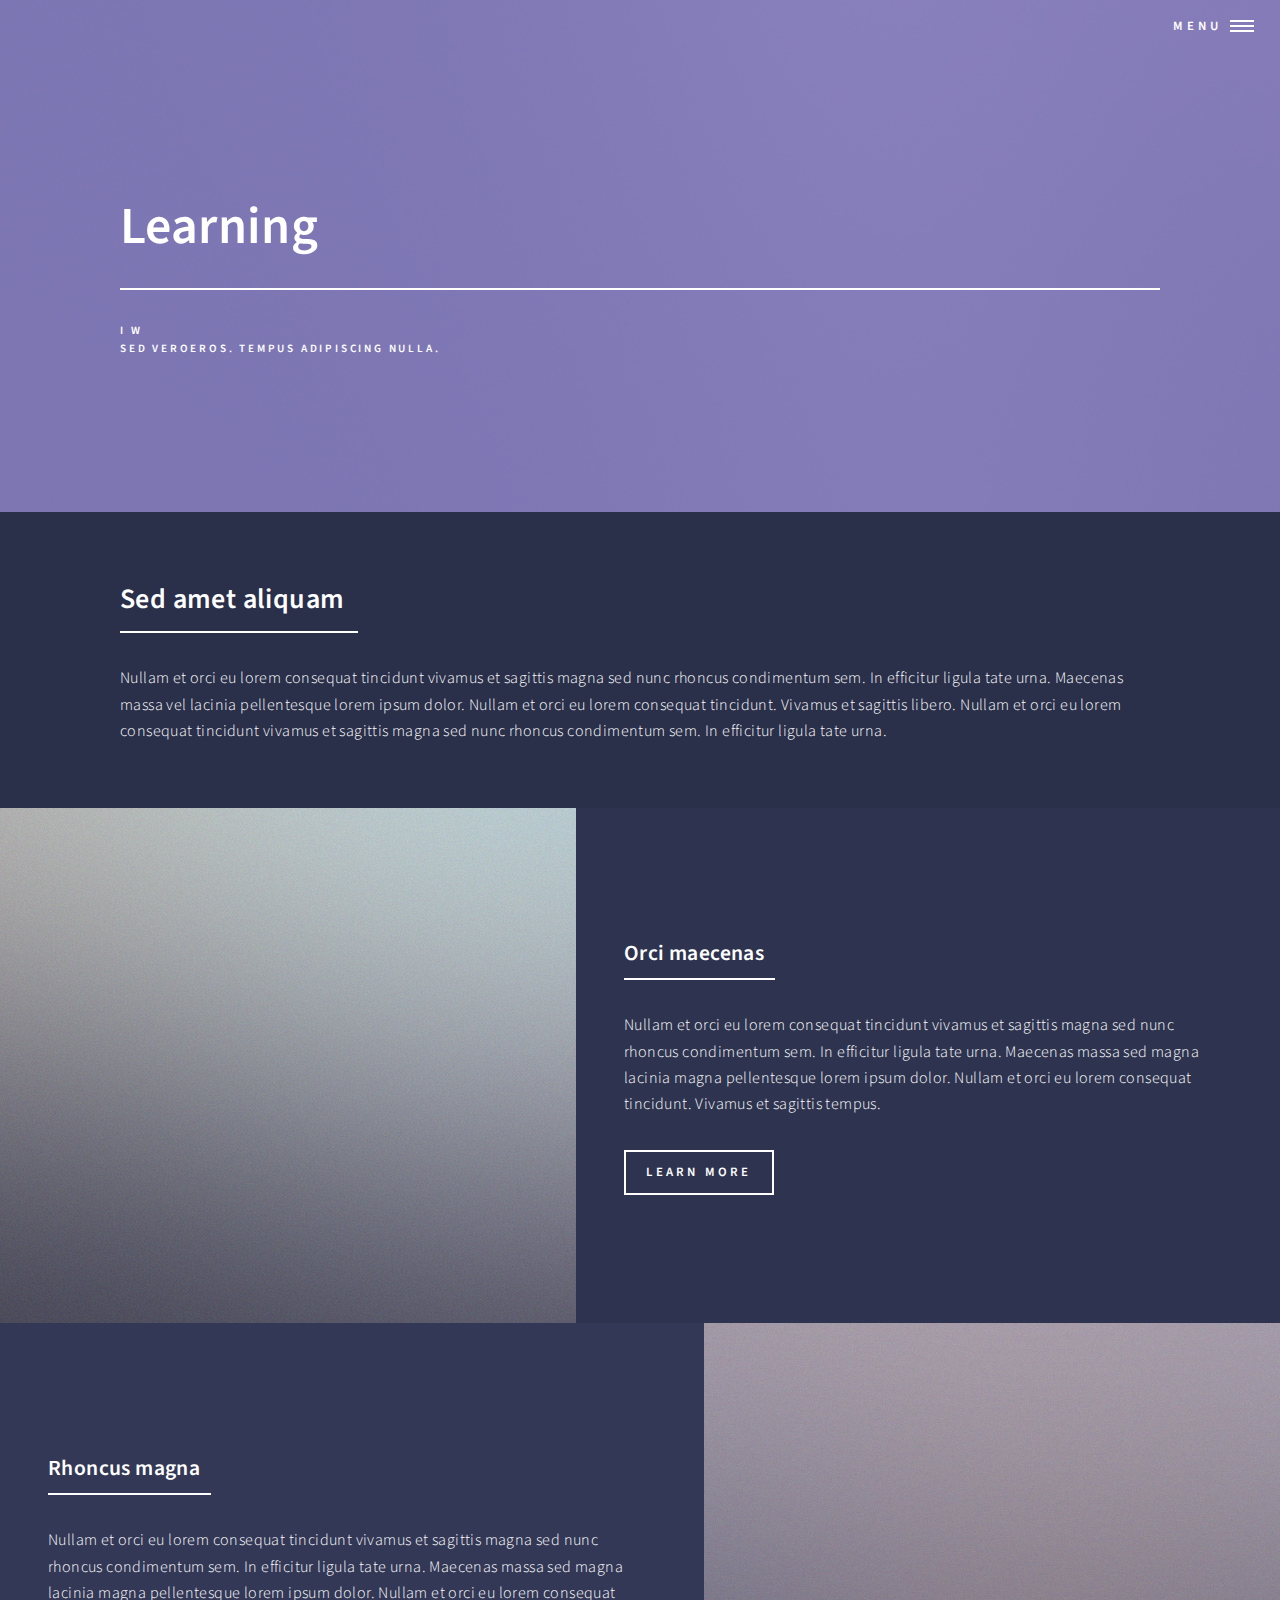
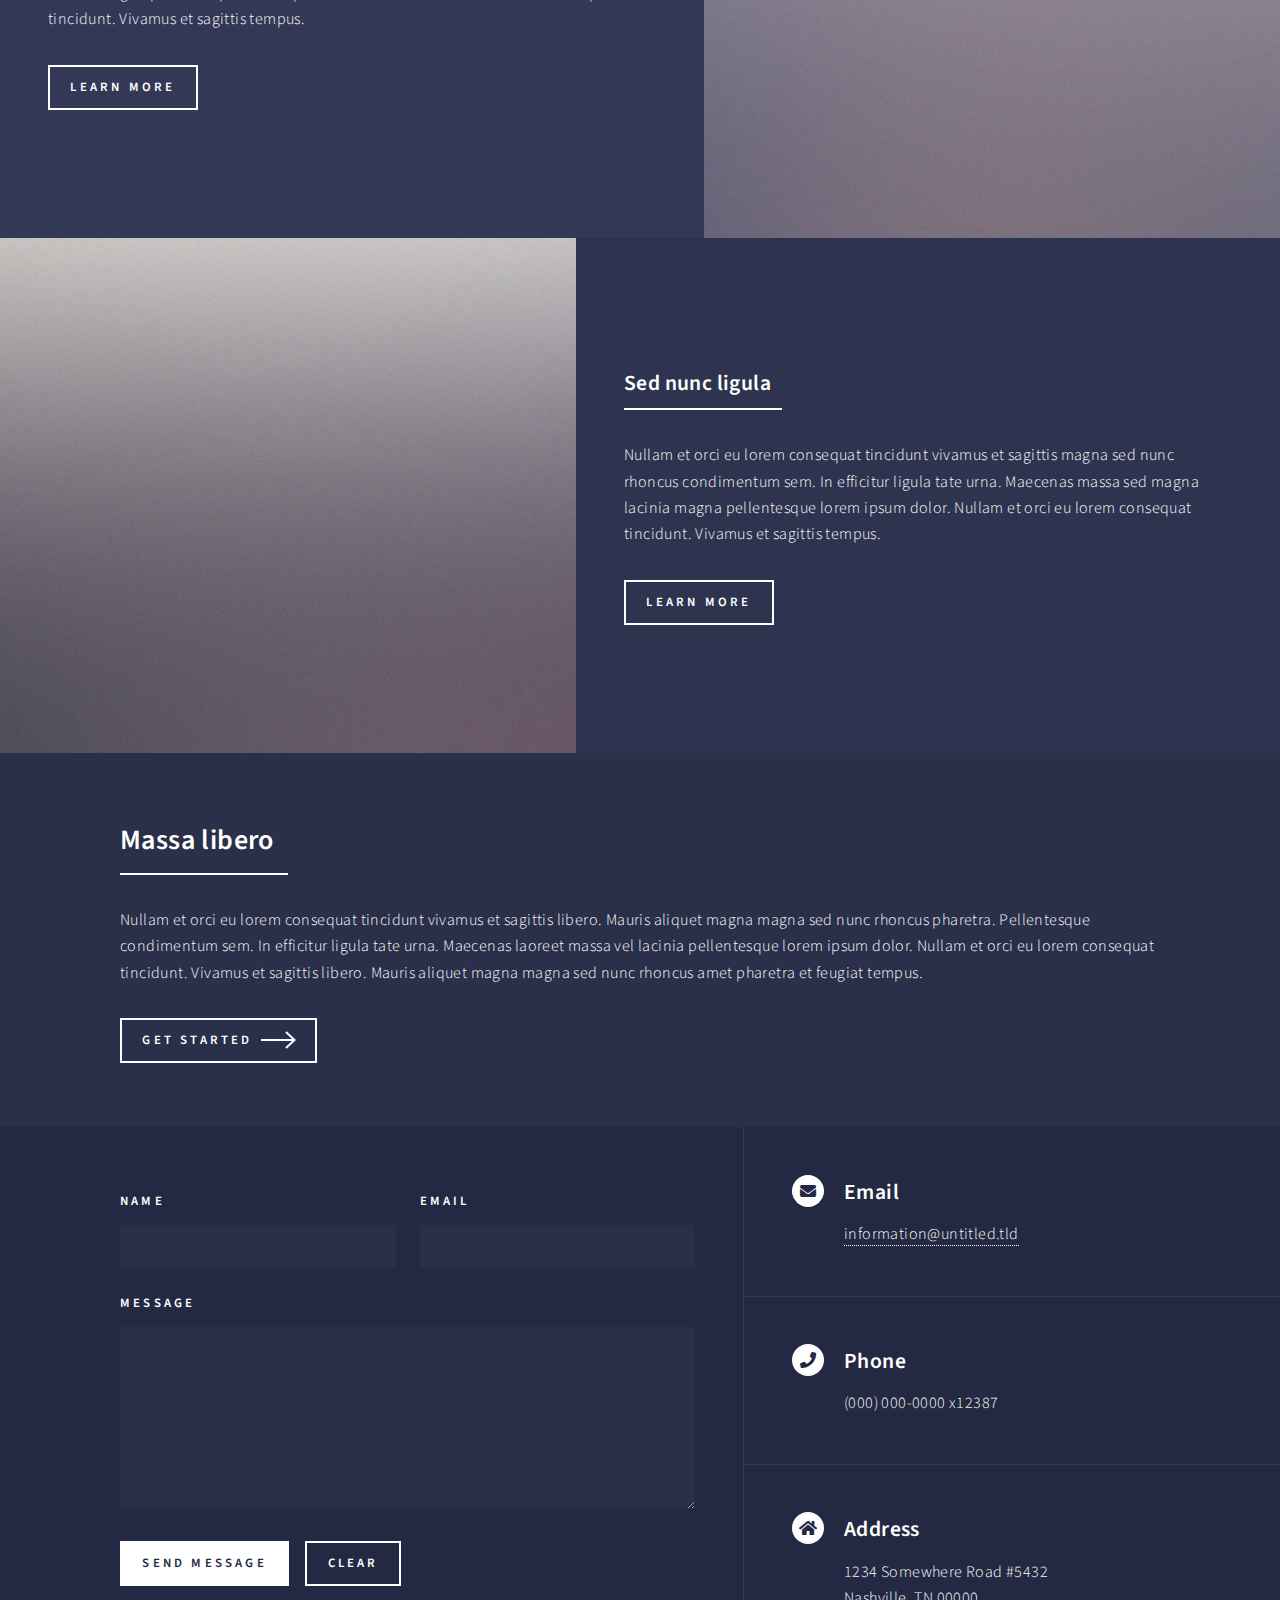
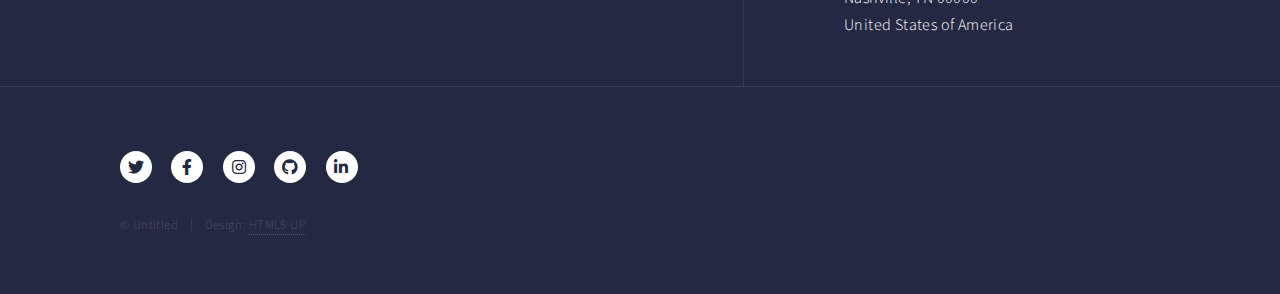
==== books.html @ 73b07d21 "first commit" ====
<!DOCTYPE HTML>

<html>
	<head>
		<title>Learning</title>
		<meta charset="utf-8" />
		<meta name="viewport" content="width=device-width, initial-scale=1, user-scalable=no" />
		<link rel="stylesheet" href="assets/css/main.css" />
		<noscript><link rel="stylesheet" href="assets/css/noscript.css" /></noscript>
	</head>
	<body class="is-preload">

		<!-- Wrapper -->
			<div id="wrapper">

				<!-- Header -->
				<!-- Note: The "styleN" class below should match that of the banner element. -->
					<header id="header" class="alt style2">
						<nav>
							<a href="#menu">Menu</a>
						</nav>
					</header>

				<!-- Menu -->
					<nav id="menu">
						<ul class="links">
							<li><a href="index.html">Home</a></li>
							<li><a href="landing.html">Landing</a></li>
							<li><a href="generic.html">Generic</a></li>
							<li><a href="elements.html">Elements</a></li>

							<li><a href="landing.html">Landing</a></li>
							<li><a href="generic.html">Generic</a></li>
							<li><a href="elements.html">Elements</a></li>
						</ul>
						<ul class="actions stacked">
							<li><a href="#" class="button primary fit">Get Started</a></li>
							<li><a href="#" class="button fit">Log In</a></li>
						</ul>
					</nav>

				<!-- Banner -->
				<!-- Note: The "styleN" class below should match that of the header element. -->
					<section id="banner" class="style2">
						<div class="inner">
							<span class="image">
								<img src="images/pic07.jpg" alt="" />
							</span>
							<header class="major">
								<h1>Learning</h1>
							</header>
							<div class="content">
								<p>I w<br />
								sed veroeros. tempus adipiscing nulla.</p>
							</div>
						</div>
					</section>

				<!-- Main -->
					<div id="main">

						<!-- One -->
							<section id="one">
								<div class="inner">
									<header class="major">
										<h2>Sed amet aliquam</h2>
									</header>
									<p>Nullam et orci eu lorem consequat tincidunt vivamus et sagittis magna sed nunc rhoncus condimentum sem. In efficitur ligula tate urna. Maecenas massa vel lacinia pellentesque lorem ipsum dolor. Nullam et orci eu lorem consequat tincidunt. Vivamus et sagittis libero. Nullam et orci eu lorem consequat tincidunt vivamus et sagittis magna sed nunc rhoncus condimentum sem. In efficitur ligula tate urna.</p>
								</div>
							</section>

						<!-- Two -->
							<section id="two" class="spotlights">
								<section>
									<a href="generic.html" class="image">
										<img src="images/pic08.jpg" alt="" data-position="center center" />
									</a>
									<div class="content">
										<div class="inner">
											<header class="major">
												<h3>Orci maecenas</h3>
											</header>
											<p>Nullam et orci eu lorem consequat tincidunt vivamus et sagittis magna sed nunc rhoncus condimentum sem. In efficitur ligula tate urna. Maecenas massa sed magna lacinia magna pellentesque lorem ipsum dolor. Nullam et orci eu lorem consequat tincidunt. Vivamus et sagittis tempus.</p>
											<ul class="actions">
												<li><a href="generic.html" class="button">Learn more</a></li>
											</ul>
										</div>
									</div>
								</section>
								<section>
									<a href="generic.html" class="image">
										<img src="images/pic09.jpg" alt="" data-position="top center" />
									</a>
									<div class="content">
										<div class="inner">
											<header class="major">
												<h3>Rhoncus magna</h3>
											</header>
											<p>Nullam et orci eu lorem consequat tincidunt vivamus et sagittis magna sed nunc rhoncus condimentum sem. In efficitur ligula tate urna. Maecenas massa sed magna lacinia magna pellentesque lorem ipsum dolor. Nullam et orci eu lorem consequat tincidunt. Vivamus et sagittis tempus.</p>
											<ul class="actions">
												<li><a href="generic.html" class="button">Learn more</a></li>
											</ul>
										</div>
									</div>
								</section>
								<section>
									<a href="generic.html" class="image">
										<img src="images/pic10.jpg" alt="" data-position="25% 25%" />
									</a>
									<div class="content">
										<div class="inner">
											<header class="major">
												<h3>Sed nunc ligula</h3>
											</header>
											<p>Nullam et orci eu lorem consequat tincidunt vivamus et sagittis magna sed nunc rhoncus condimentum sem. In efficitur ligula tate urna. Maecenas massa sed magna lacinia magna pellentesque lorem ipsum dolor. Nullam et orci eu lorem consequat tincidunt. Vivamus et sagittis tempus.</p>
											<ul class="actions">
												<li><a href="generic.html" class="button">Learn more</a></li>
											</ul>
										</div>
									</div>
								</section>
							</section>

						<!-- Three -->
							<section id="three">
								<div class="inner">
									<header class="major">
										<h2>Massa libero</h2>
									</header>
									<p>Nullam et orci eu lorem consequat tincidunt vivamus et sagittis libero. Mauris aliquet magna magna sed nunc rhoncus pharetra. Pellentesque condimentum sem. In efficitur ligula tate urna. Maecenas laoreet massa vel lacinia pellentesque lorem ipsum dolor. Nullam et orci eu lorem consequat tincidunt. Vivamus et sagittis libero. Mauris aliquet magna magna sed nunc rhoncus amet pharetra et feugiat tempus.</p>
									<ul class="actions">
										<li><a href="generic.html" class="button next">Get Started</a></li>
									</ul>
								</div>
							</section>

					</div>

				<!-- Contact -->
					<section id="contact">
						<div class="inner">
							<section>
								<form method="post" action="#">
									<div class="fields">
										<div class="field half">
											<label for="name">Name</label>
											<input type="text" name="name" id="name" />
										</div>
										<div class="field half">
											<label for="email">Email</label>
											<input type="text" name="email" id="email" />
										</div>
										<div class="field">
											<label for="message">Message</label>
											<textarea name="message" id="message" rows="6"></textarea>
										</div>
									</div>
									<ul class="actions">
										<li><input type="submit" value="Send Message" class="primary" /></li>
										<li><input type="reset" value="Clear" /></li>
									</ul>
								</form>
							</section>
							<section class="split">
								<section>
									<div class="contact-method">
										<span class="icon solid alt fa-envelope"></span>
										<h3>Email</h3>
										<a href="#">information@untitled.tld</a>
									</div>
								</section>
								<section>
									<div class="contact-method">
										<span class="icon solid alt fa-phone"></span>
										<h3>Phone</h3>
										<span>(000) 000-0000 x12387</span>
									</div>
								</section>
								<section>
									<div class="contact-method">
										<span class="icon solid alt fa-home"></span>
										<h3>Address</h3>
										<span>1234 Somewhere Road #5432<br />
										Nashville, TN 00000<br />
										United States of America</span>
									</div>
								</section>
							</section>
						</div>
					</section>

				<!-- Footer -->
					<footer id="footer">
						<div class="inner">
							<ul class="icons">
								<li><a href="#" class="icon brands alt fa-twitter"><span class="label">Twitter</span></a></li>
								<li><a href="#" class="icon brands alt fa-facebook-f"><span class="label">Facebook</span></a></li>
								<li><a href="#" class="icon brands alt fa-instagram"><span class="label">Instagram</span></a></li>
								<li><a href="#" class="icon brands alt fa-github"><span class="label">GitHub</span></a></li>
								<li><a href="#" class="icon brands alt fa-linkedin-in"><span class="label">LinkedIn</span></a></li>
							</ul>
							<ul class="copyright">
								<li>&copy; Untitled</li><li>Design: <a href="https://html5up.net">HTML5 UP</a></li>
							</ul>
						</div>
					</footer>

			</div>

		<!-- Scripts -->
			<script src="assets/js/jquery.min.js"></script>
			<script src="assets/js/jquery.scrolly.min.js"></script>
			<script src="assets/js/jquery.scrollex.min.js"></script>
			<script src="assets/js/browser.min.js"></script>
			<script src="assets/js/breakpoints.min.js"></script>
			<script src="assets/js/util.js"></script>
			<script src="assets/js/main.js"></script>

	</body>
</html>
---- assets/css/main.css ----
@import url(fontawesome-all.min.css);
@import url("https://fonts.googleapis.com/css?family=Source+Sans+Pro:300,300italic,600,600italic");

/*
	Forty by HTML5 UP
	html5up.net | @ajlkn
	Free for personal and commercial use under the CCA 3.0 license (html5up.net/license)
*/

html, body, div, span, applet, object,
iframe, h1, h2, h3, h4, h5, h6, p, blockquote,
pre, a, abbr, acronym, address, big, cite,
code, del, dfn, em, img, ins, kbd, q, s, samp,
small, strike, strong, sub, sup, tt, var, b,
u, i, center, dl, dt, dd, ol, ul, li, fieldset,
form, label, legend, table, caption, tbody,
tfoot, thead, tr, th, td, article, aside,
canvas, details, embed, figure, figcaption,
footer, header, hgroup, menu, nav, output, ruby,
section, summary, time, mark, audio, video {
	margin: 0;
	padding: 0;
	border: 0;
	font-size: 100%;
	font: inherit;
	vertical-align: baseline;}

article, aside, details, figcaption, figure,
footer, header, hgroup, menu, nav, section {
	display: block;}

body {
	line-height: 1;
}

ol, ul {
	list-style: none;
}

blockquote, q {
	quotes: none;
}

	blockquote:before, blockquote:after, q:before, q:after {
		content: '';
		content: none;
	}

table {
	border-collapse: collapse;
	border-spacing: 0;
}

body {
	-webkit-text-size-adjust: none;
}

mark {
	background-color: transparent;
	color: inherit;
}

input::-moz-focus-inner {
	border: 0;
	padding: 0;
}

input, select, textarea {
	-moz-appearance: none;
	-webkit-appearance: none;
	-ms-appearance: none;
	appearance: none;
}

/* Basic */

	@-ms-viewport {
		width: device-width;
	}

	body {
		-ms-overflow-style: scrollbar;
	}

	@media screen and (max-width: 480px) {

		html, body {
			min-width: 320px;
		}

	}

	html {
		box-sizing: border-box;
	}

	*, *:before, *:after {
		box-sizing: inherit;
	}

	body {
		background: #242943;
	}

		body.is-preload *, body.is-preload *:before, body.is-preload *:after {
			-moz-animation: none !important;
			-webkit-animation: none !important;
			-ms-animation: none !important;
			animation: none !important;
			-moz-transition: none !important;
			-webkit-transition: none !important;
			-ms-transition: none !important;
			transition: none !important;
		}

/* Type */

	body, input, select, textarea {
		color: #ffffff;
		font-family: "Source Sans Pro", Helvetica, sans-serif;
		font-size: 17pt;
		font-weight: 300;
		letter-spacing: 0.025em;
		line-height: 1.65;
	}

		@media screen and (max-width: 1680px) {

			body, input, select, textarea {
				font-size: 14pt;
			}

		}

		@media screen and (max-width: 1280px) {

			body, input, select, textarea {
				font-size: 12pt;
			}

		}

		@media screen and (max-width: 360px) {

			body, input, select, textarea {
				font-size: 11pt;
			}

		}

	a {
		-moz-transition: color 0.2s ease-in-out, border-bottom-color 0.2s ease-in-out;
		-webkit-transition: color 0.2s ease-in-out, border-bottom-color 0.2s ease-in-out;
		-ms-transition: color 0.2s ease-in-out, border-bottom-color 0.2s ease-in-out;
		transition: color 0.2s ease-in-out, border-bottom-color 0.2s ease-in-out;
		border-bottom: dotted 1px;
		color: inherit;
		text-decoration: none;
	}

		a:hover {
			border-bottom-color: transparent;
			color: #9bf1ff !important;
		}

		a:active {
			color: #53e3fb !important;
		}

	strong, b {
		color: #ffffff;
		font-weight: 600;
	}

	em, i {
		font-style: italic;
	}

	p {
		margin: 0 0 2em 0;
	}

	h1, h2, h3, h4, h5, h6 {
		color: #ffffff;
		font-weight: 600;
		line-height: 1.65;
		margin: 0 0 1em 0;
	}

		h1 a, h2 a, h3 a, h4 a, h5 a, h6 a {
			color: inherit;
			border-bottom: 0;
		}

	h1 {
		font-size: 2.5em;
	}

	h2 {
		font-size: 1.75em;
	}

	h3 {
		font-size: 1.35em;
	}

	h4 {
		font-size: 1.1em;
	}

	h5 {
		font-size: 0.9em;
	}

	h6 {
		font-size: 0.7em;
	}

	@media screen and (max-width: 736px) {

		h1 {
			font-size: 2em;
		}

		h2 {
			font-size: 1.5em;
		}

		h3 {
			font-size: 1.25em;
		}

	}

	sub {
		font-size: 0.8em;
		position: relative;
		top: 0.5em;
	}

	sup {
		font-size: 0.8em;
		position: relative;
		top: -0.5em;
	}

	blockquote {
		border-left: solid 4px rgba(212, 212, 255, 0.1);
		font-style: italic;
		margin: 0 0 2em 0;
		padding: 0.5em 0 0.5em 2em;
	}

	code {
		background: rgba(212, 212, 255, 0.035);
		font-family: "Courier New", monospace;
		font-size: 0.9em;
		margin: 0 0.25em;
		padding: 0.25em 0.65em;
	}

	pre {
		-webkit-overflow-scrolling: touch;
		font-family: "Courier New", monospace;
		font-size: 0.9em;
		margin: 0 0 2em 0;
	}

		pre code {
			display: block;
			line-height: 1.75;
			padding: 1em 1.5em;
			overflow-x: auto;
		}

	hr {
		border: 0;
		border-bottom: solid 1px rgba(212, 212, 255, 0.1);
		margin: 2em 0;
	}

		hr.major {
			margin: 3em 0;
		}

	.align-left {
		text-align: left;
	}

	.align-center {
		text-align: center;
	}

	.align-right {
		text-align: right;
	}

/* Row */

	.row {
		display: flex;
		flex-wrap: wrap;
		box-sizing: border-box;
		align-items: stretch;
	}

		.row > * {
			box-sizing: border-box;
		}

		.row.gtr-uniform > * > :last-child {
			margin-bottom: 0;
		}

		.row.aln-left {
			justify-content: flex-start;
		}

		.row.aln-center {
			justify-content: center;
		}

		.row.aln-right {
			justify-content: flex-end;
		}

		.row.aln-top {
			align-items: flex-start;
		}

		.row.aln-middle {
			align-items: center;
		}

		.row.aln-bottom {
			align-items: flex-end;
		}

		.row > .imp {
			order: -1;
		}

		.row > .col-1 {
			width: 8.33333%;
		}

		.row > .off-1 {
			margin-left: 8.33333%;
		}

		.row > .col-2 {
			width: 16.66667%;
		}

		.row > .off-2 {
			margin-left: 16.66667%;
		}

		.row > .col-3 {
			width: 25%;
		}

		.row > .off-3 {
			margin-left: 25%;
		}

		.row > .col-4 {
			width: 33.33333%;
		}

		.row > .off-4 {
			margin-left: 33.33333%;
		}

		.row > .col-5 {
			width: 41.66667%;
		}

		.row > .off-5 {
			margin-left: 41.66667%;
		}

		.row > .col-6 {
			width: 50%;
		}

		.row > .off-6 {
			margin-left: 50%;
		}

		.row > .col-7 {
			width: 58.33333%;
		}

		.row > .off-7 {
			margin-left: 58.33333%;
		}

		.row > .col-8 {
			width: 66.66667%;
		}

		.row > .off-8 {
			margin-left: 66.66667%;
		}

		.row > .col-9 {
			width: 75%;
		}

		.row > .off-9 {
			margin-left: 75%;
		}

		.row > .col-10 {
			width: 83.33333%;
		}

		.row > .off-10 {
			margin-left: 83.33333%;
		}

		.row > .col-11 {
			width: 91.66667%;
		}

		.row > .off-11 {
			margin-left: 91.66667%;
		}

		.row > .col-12 {
			width: 100%;
		}

		.row > .off-12 {
			margin-left: 100%;
		}

		.row.gtr-0 {
			margin-top: 0;
			margin-left: 0em;
		}

			.row.gtr-0 > * {
				padding: 0 0 0 0em;
			}

			.row.gtr-0.gtr-uniform {
				margin-top: 0em;
			}

				.row.gtr-0.gtr-uniform > * {
					padding-top: 0em;
				}

		.row.gtr-25 {
			margin-top: 0;
			margin-left: -0.5em;
		}

			.row.gtr-25 > * {
				padding: 0 0 0 0.5em;
			}

			.row.gtr-25.gtr-uniform {
				margin-top: -0.5em;
			}

				.row.gtr-25.gtr-uniform > * {
					padding-top: 0.5em;
				}

		.row.gtr-50 {
			margin-top: 0;
			margin-left: -1em;
		}

			.row.gtr-50 > * {
				padding: 0 0 0 1em;
			}

			.row.gtr-50.gtr-uniform {
				margin-top: -1em;
			}

				.row.gtr-50.gtr-uniform > * {
					padding-top: 1em;
				}

		.row {
			margin-top: 0;
			margin-left: -2em;
		}

			.row > * {
				padding: 0 0 0 2em;
			}

			.row.gtr-uniform {
				margin-top: -2em;
			}

				.row.gtr-uniform > * {
					padding-top: 2em;
				}

		.row.gtr-150 {
			margin-top: 0;
			margin-left: -3em;
		}

			.row.gtr-150 > * {
				padding: 0 0 0 3em;
			}

			.row.gtr-150.gtr-uniform {
				margin-top: -3em;
			}

				.row.gtr-150.gtr-uniform > * {
					padding-top: 3em;
				}

		.row.gtr-200 {
			margin-top: 0;
			margin-left: -4em;
		}

			.row.gtr-200 > * {
				padding: 0 0 0 4em;
			}

			.row.gtr-200.gtr-uniform {
				margin-top: -4em;
			}

				.row.gtr-200.gtr-uniform > * {
					padding-top: 4em;
				}

		@media screen and (max-width: 1680px) {

			.row {
				display: flex;
				flex-wrap: wrap;
				box-sizing: border-box;
				align-items: stretch;
			}

				.row > * {
					box-sizing: border-box;
				}

				.row.gtr-uniform > * > :last-child {
					margin-bottom: 0;
				}

				.row.aln-left {
					justify-content: flex-start;
				}

				.row.aln-center {
					justify-content: center;
				}

				.row.aln-right {
					justify-content: flex-end;
				}

				.row.aln-top {
					align-items: flex-start;
				}

				.row.aln-middle {
					align-items: center;
				}

				.row.aln-bottom {
					align-items: flex-end;
				}

				.row > .imp-xlarge {
					order: -1;
				}

				.row > .col-1-xlarge {
					width: 8.33333%;
				}

				.row > .off-1-xlarge {
					margin-left: 8.33333%;
				}

				.row > .col-2-xlarge {
					width: 16.66667%;
				}

				.row > .off-2-xlarge {
					margin-left: 16.66667%;
				}

				.row > .col-3-xlarge {
					width: 25%;
				}

				.row > .off-3-xlarge {
					margin-left: 25%;
				}

				.row > .col-4-xlarge {
					width: 33.33333%;
				}

				.row > .off-4-xlarge {
					margin-left: 33.33333%;
				}

				.row > .col-5-xlarge {
					width: 41.66667%;
				}

				.row > .off-5-xlarge {
					margin-left: 41.66667%;
				}

				.row > .col-6-xlarge {
					width: 50%;
				}

				.row > .off-6-xlarge {
					margin-left: 50%;
				}

				.row > .col-7-xlarge {
					width: 58.33333%;
				}

				.row > .off-7-xlarge {
					margin-left: 58.33333%;
				}

				.row > .col-8-xlarge {
					width: 66.66667%;
				}

				.row > .off-8-xlarge {
					margin-left: 66.66667%;
				}

				.row > .col-9-xlarge {
					width: 75%;
				}

				.row > .off-9-xlarge {
					margin-left: 75%;
				}

				.row > .col-10-xlarge {
					width: 83.33333%;
				}

				.row > .off-10-xlarge {
					margin-left: 83.33333%;
				}

				.row > .col-11-xlarge {
					width: 91.66667%;
				}

				.row > .off-11-xlarge {
					margin-left: 91.66667%;
				}

				.row > .col-12-xlarge {
					width: 100%;
				}

				.row > .off-12-xlarge {
					margin-left: 100%;
				}

				.row.gtr-0 {
					margin-top: 0;
					margin-left: 0em;
				}

					.row.gtr-0 > * {
						padding: 0 0 0 0em;
					}

					.row.gtr-0.gtr-uniform {
						margin-top: 0em;
					}

						.row.gtr-0.gtr-uniform > * {
							padding-top: 0em;
						}

				.row.gtr-25 {
					margin-top: 0;
					margin-left: -0.5em;
				}

					.row.gtr-25 > * {
						padding: 0 0 0 0.5em;
					}

					.row.gtr-25.gtr-uniform {
						margin-top: -0.5em;
					}

						.row.gtr-25.gtr-uniform > * {
							padding-top: 0.5em;
						}

				.row.gtr-50 {
					margin-top: 0;
					margin-left: -1em;
				}

					.row.gtr-50 > * {
						padding: 0 0 0 1em;
					}

					.row.gtr-50.gtr-uniform {
						margin-top: -1em;
					}

						.row.gtr-50.gtr-uniform > * {
							padding-top: 1em;
						}

				.row {
					margin-top: 0;
					margin-left: -2em;
				}

					.row > * {
						padding: 0 0 0 2em;
					}

					.row.gtr-uniform {
						margin-top: -2em;
					}

						.row.gtr-uniform > * {
							padding-top: 2em;
						}

				.row.gtr-150 {
					margin-top: 0;
					margin-left: -3em;
				}

					.row.gtr-150 > * {
						padding: 0 0 0 3em;
					}

					.row.gtr-150.gtr-uniform {
						margin-top: -3em;
					}

						.row.gtr-150.gtr-uniform > * {
							padding-top: 3em;
						}

				.row.gtr-200 {
					margin-top: 0;
					margin-left: -4em;
				}

					.row.gtr-200 > * {
						padding: 0 0 0 4em;
					}

					.row.gtr-200.gtr-uniform {
						margin-top: -4em;
					}

						.row.gtr-200.gtr-uniform > * {
							padding-top: 4em;
						}

		}

		@media screen and (max-width: 1280px) {

			.row {
				display: flex;
				flex-wrap: wrap;
				box-sizing: border-box;
				align-items: stretch;
			}

				.row > * {
					box-sizing: border-box;
				}

				.row.gtr-uniform > * > :last-child {
					margin-bottom: 0;
				}

				.row.aln-left {
					justify-content: flex-start;
				}

				.row.aln-center {
					justify-content: center;
				}

				.row.aln-right {
					justify-content: flex-end;
				}

				.row.aln-top {
					align-items: flex-start;
				}

				.row.aln-middle {
					align-items: center;
				}

				.row.aln-bottom {
					align-items: flex-end;
				}

				.row > .imp-large {
					order: -1;
				}

				.row > .col-1-large {
					width: 8.33333%;
				}

				.row > .off-1-large {
					margin-left: 8.33333%;
				}

				.row > .col-2-large {
					width: 16.66667%;
				}

				.row > .off-2-large {
					margin-left: 16.66667%;
				}

				.row > .col-3-large {
					width: 25%;
				}

				.row > .off-3-large {
					margin-left: 25%;
				}

				.row > .col-4-large {
					width: 33.33333%;
				}

				.row > .off-4-large {
					margin-left: 33.33333%;
				}

				.row > .col-5-large {
					width: 41.66667%;
				}

				.row > .off-5-large {
					margin-left: 41.66667%;
				}

				.row > .col-6-large {
					width: 50%;
				}

				.row > .off-6-large {
					margin-left: 50%;
				}

				.row > .col-7-large {
					width: 58.33333%;
				}

				.row > .off-7-large {
					margin-left: 58.33333%;
				}

				.row > .col-8-large {
					width: 66.66667%;
				}

				.row > .off-8-large {
					margin-left: 66.66667%;
				}

				.row > .col-9-large {
					width: 75%;
				}

				.row > .off-9-large {
					margin-left: 75%;
				}

				.row > .col-10-large {
					width: 83.33333%;
				}

				.row > .off-10-large {
					margin-left: 83.33333%;
				}

				.row > .col-11-large {
					width: 91.66667%;
				}

				.row > .off-11-large {
					margin-left: 91.66667%;
				}

				.row > .col-12-large {
					width: 100%;
				}

				.row > .off-12-large {
					margin-left: 100%;
				}

				.row.gtr-0 {
					margin-top: 0;
					margin-left: 0em;
				}

					.row.gtr-0 > * {
						padding: 0 0 0 0em;
					}

					.row.gtr-0.gtr-uniform {
						margin-top: 0em;
					}

						.row.gtr-0.gtr-uniform > * {
							padding-top: 0em;
						}

				.row.gtr-25 {
					margin-top: 0;
					margin-left: -0.375em;
				}

					.row.gtr-25 > * {
						padding: 0 0 0 0.375em;
					}

					.row.gtr-25.gtr-uniform {
						margin-top: -0.375em;
					}

						.row.gtr-25.gtr-uniform > * {
							padding-top: 0.375em;
						}

				.row.gtr-50 {
					margin-top: 0;
					margin-left: -0.75em;
				}

					.row.gtr-50 > * {
						padding: 0 0 0 0.75em;
					}

					.row.gtr-50.gtr-uniform {
						margin-top: -0.75em;
					}

						.row.gtr-50.gtr-uniform > * {
							padding-top: 0.75em;
						}

				.row {
					margin-top: 0;
					margin-left: -1.5em;
				}

					.row > * {
						padding: 0 0 0 1.5em;
					}

					.row.gtr-uniform {
						margin-top: -1.5em;
					}

						.row.gtr-uniform > * {
							padding-top: 1.5em;
						}

				.row.gtr-150 {
					margin-top: 0;
					margin-left: -2.25em;
				}

					.row.gtr-150 > * {
						padding: 0 0 0 2.25em;
					}

					.row.gtr-150.gtr-uniform {
						margin-top: -2.25em;
					}

						.row.gtr-150.gtr-uniform > * {
							padding-top: 2.25em;
						}

				.row.gtr-200 {
					margin-top: 0;
					margin-left: -3em;
				}

					.row.gtr-200 > * {
						padding: 0 0 0 3em;
					}

					.row.gtr-200.gtr-uniform {
						margin-top: -3em;
					}

						.row.gtr-200.gtr-uniform > * {
							padding-top: 3em;
						}

		}

		@media screen and (max-width: 980px) {

			.row {
				display: flex;
				flex-wrap: wrap;
				box-sizing: border-box;
				align-items: stretch;
			}

				.row > * {
					box-sizing: border-box;
				}

				.row.gtr-uniform > * > :last-child {
					margin-bottom: 0;
				}

				.row.aln-left {
					justify-content: flex-start;
				}

				.row.aln-center {
					justify-content: center;
				}

				.row.aln-right {
					justify-content: flex-end;
				}

				.row.aln-top {
					align-items: flex-start;
				}

				.row.aln-middle {
					align-items: center;
				}

				.row.aln-bottom {
					align-items: flex-end;
				}

				.row > .imp-medium {
					order: -1;
				}

				.row > .col-1-medium {
					width: 8.33333%;
				}

				.row > .off-1-medium {
					margin-left: 8.33333%;
				}

				.row > .col-2-medium {
					width: 16.66667%;
				}

				.row > .off-2-medium {
					margin-left: 16.66667%;
				}

				.row > .col-3-medium {
					width: 25%;
				}

				.row > .off-3-medium {
					margin-left: 25%;
				}

				.row > .col-4-medium {
					width: 33.33333%;
				}

				.row > .off-4-medium {
					margin-left: 33.33333%;
				}

				.row > .col-5-medium {
					width: 41.66667%;
				}

				.row > .off-5-medium {
					margin-left: 41.66667%;
				}

				.row > .col-6-medium {
					width: 50%;
				}

				.row > .off-6-medium {
					margin-left: 50%;
				}

				.row > .col-7-medium {
					width: 58.33333%;
				}

				.row > .off-7-medium {
					margin-left: 58.33333%;
				}

				.row > .col-8-medium {
					width: 66.66667%;
				}

				.row > .off-8-medium {
					margin-left: 66.66667%;
				}

				.row > .col-9-medium {
					width: 75%;
				}

				.row > .off-9-medium {
					margin-left: 75%;
				}

				.row > .col-10-medium {
					width: 83.33333%;
				}

				.row > .off-10-medium {
					margin-left: 83.33333%;
				}

				.row > .col-11-medium {
					width: 91.66667%;
				}

				.row > .off-11-medium {
					margin-left: 91.66667%;
				}

				.row > .col-12-medium {
					width: 100%;
				}

				.row > .off-12-medium {
					margin-left: 100%;
				}

				.row.gtr-0 {
					margin-top: 0;
					margin-left: 0em;
				}

					.row.gtr-0 > * {
						padding: 0 0 0 0em;
					}

					.row.gtr-0.gtr-uniform {
						margin-top: 0em;
					}

						.row.gtr-0.gtr-uniform > * {
							padding-top: 0em;
						}

				.row.gtr-25 {
					margin-top: 0;
					margin-left: -0.375em;
				}

					.row.gtr-25 > * {
						padding: 0 0 0 0.375em;
					}

					.row.gtr-25.gtr-uniform {
						margin-top: -0.375em;
					}

						.row.gtr-25.gtr-uniform > * {
							padding-top: 0.375em;
						}

				.row.gtr-50 {
					margin-top: 0;
					margin-left: -0.75em;
				}

					.row.gtr-50 > * {
						padding: 0 0 0 0.75em;
					}

					.row.gtr-50.gtr-uniform {
						margin-top: -0.75em;
					}

						.row.gtr-50.gtr-uniform > * {
							padding-top: 0.75em;
						}

				.row {
					margin-top: 0;
					margin-left: -1.5em;
				}

					.row > * {
						padding: 0 0 0 1.5em;
					}

					.row.gtr-uniform {
						margin-top: -1.5em;
					}

						.row.gtr-uniform > * {
							padding-top: 1.5em;
						}

				.row.gtr-150 {
					margin-top: 0;
					margin-left: -2.25em;
				}

					.row.gtr-150 > * {
						padding: 0 0 0 2.25em;
					}

					.row.gtr-150.gtr-uniform {
						margin-top: -2.25em;
					}

						.row.gtr-150.gtr-uniform > * {
							padding-top: 2.25em;
						}

				.row.gtr-200 {
					margin-top: 0;
					margin-left: -3em;
				}

					.row.gtr-200 > * {
						padding: 0 0 0 3em;
					}

					.row.gtr-200.gtr-uniform {
						margin-top: -3em;
					}

						.row.gtr-200.gtr-uniform > * {
							padding-top: 3em;
						}

		}

		@media screen and (max-width: 736px) {

			.row {
				display: flex;
				flex-wrap: wrap;
				box-sizing: border-box;
				align-items: stretch;
			}

				.row > * {
					box-sizing: border-box;
				}

				.row.gtr-uniform > * > :last-child {
					margin-bottom: 0;
				}

				.row.aln-left {
					justify-content: flex-start;
				}

				.row.aln-center {
					justify-content: center;
				}

				.row.aln-right {
					justify-content: flex-end;
				}

				.row.aln-top {
					align-items: flex-start;
				}

				.row.aln-middle {
					align-items: center;
				}

				.row.aln-bottom {
					align-items: flex-end;
				}

				.row > .imp-small {
					order: -1;
				}

				.row > .col-1-small {
					width: 8.33333%;
				}

				.row > .off-1-small {
					margin-left: 8.33333%;
				}

				.row > .col-2-small {
					width: 16.66667%;
				}

				.row > .off-2-small {
					margin-left: 16.66667%;
				}

				.row > .col-3-small {
					width: 25%;
				}

				.row > .off-3-small {
					margin-left: 25%;
				}

				.row > .col-4-small {
					width: 33.33333%;
				}

				.row > .off-4-small {
					margin-left: 33.33333%;
				}

				.row > .col-5-small {
					width: 41.66667%;
				}

				.row > .off-5-small {
					margin-left: 41.66667%;
				}

				.row > .col-6-small {
					width: 50%;
				}

				.row > .off-6-small {
					margin-left: 50%;
				}

				.row > .col-7-small {
					width: 58.33333%;
				}

				.row > .off-7-small {
					margin-left: 58.33333%;
				}

				.row > .col-8-small {
					width: 66.66667%;
				}

				.row > .off-8-small {
					margin-left: 66.66667%;
				}

				.row > .col-9-small {
					width: 75%;
				}

				.row > .off-9-small {
					margin-left: 75%;
				}

				.row > .col-10-small {
					width: 83.33333%;
				}

				.row > .off-10-small {
					margin-left: 83.33333%;
				}

				.row > .col-11-small {
					width: 91.66667%;
				}

				.row > .off-11-small {
					margin-left: 91.66667%;
				}

				.row > .col-12-small {
					width: 100%;
				}

				.row > .off-12-small {
					margin-left: 100%;
				}

				.row.gtr-0 {
					margin-top: 0;
					margin-left: 0em;
				}

					.row.gtr-0 > * {
						padding: 0 0 0 0em;
					}

					.row.gtr-0.gtr-uniform {
						margin-top: 0em;
					}

						.row.gtr-0.gtr-uniform > * {
							padding-top: 0em;
						}

				.row.gtr-25 {
					margin-top: 0;
					margin-left: -0.3125em;
				}

					.row.gtr-25 > * {
						padding: 0 0 0 0.3125em;
					}

					.row.gtr-25.gtr-uniform {
						margin-top: -0.3125em;
					}

						.row.gtr-25.gtr-uniform > * {
							padding-top: 0.3125em;
						}

				.row.gtr-50 {
					margin-top: 0;
					margin-left: -0.625em;
				}

					.row.gtr-50 > * {
						padding: 0 0 0 0.625em;
					}

					.row.gtr-50.gtr-uniform {
						margin-top: -0.625em;
					}

						.row.gtr-50.gtr-uniform > * {
							padding-top: 0.625em;
						}

				.row {
					margin-top: 0;
					margin-left: -1.25em;
				}

					.row > * {
						padding: 0 0 0 1.25em;
					}

					.row.gtr-uniform {
						margin-top: -1.25em;
					}

						.row.gtr-uniform > * {
							padding-top: 1.25em;
						}

				.row.gtr-150 {
					margin-top: 0;
					margin-left: -1.875em;
				}

					.row.gtr-150 > * {
						padding: 0 0 0 1.875em;
					}

					.row.gtr-150.gtr-uniform {
						margin-top: -1.875em;
					}

						.row.gtr-150.gtr-uniform > * {
							padding-top: 1.875em;
						}

				.row.gtr-200 {
					margin-top: 0;
					margin-left: -2.5em;
				}

					.row.gtr-200 > * {
						padding: 0 0 0 2.5em;
					}

					.row.gtr-200.gtr-uniform {
						margin-top: -2.5em;
					}

						.row.gtr-200.gtr-uniform > * {
							padding-top: 2.5em;
						}

		}

		@media screen and (max-width: 480px) {

			.row {
				display: flex;
				flex-wrap: wrap;
				box-sizing: border-box;
				align-items: stretch;
			}

				.row > * {
					box-sizing: border-box;
				}

				.row.gtr-uniform > * > :last-child {
					margin-bottom: 0;
				}

				.row.aln-left {
					justify-content: flex-start;
				}

				.row.aln-center {
					justify-content: center;
				}

				.row.aln-right {
					justify-content: flex-end;
				}

				.row.aln-top {
					align-items: flex-start;
				}

				.row.aln-middle {
					align-items: center;
				}

				.row.aln-bottom {
					align-items: flex-end;
				}

				.row > .imp-xsmall {
					order: -1;
				}

				.row > .col-1-xsmall {
					width: 8.33333%;
				}

				.row > .off-1-xsmall {
					margin-left: 8.33333%;
				}

				.row > .col-2-xsmall {
					width: 16.66667%;
				}

				.row > .off-2-xsmall {
					margin-left: 16.66667%;
				}

				.row > .col-3-xsmall {
					width: 25%;
				}

				.row > .off-3-xsmall {
					margin-left: 25%;
				}

				.row > .col-4-xsmall {
					width: 33.33333%;
				}

				.row > .off-4-xsmall {
					margin-left: 33.33333%;
				}

				.row > .col-5-xsmall {
					width: 41.66667%;
				}

				.row > .off-5-xsmall {
					margin-left: 41.66667%;
				}

				.row > .col-6-xsmall {
					width: 50%;
				}

				.row > .off-6-xsmall {
					margin-left: 50%;
				}

				.row > .col-7-xsmall {
					width: 58.33333%;
				}

				.row > .off-7-xsmall {
					margin-left: 58.33333%;
				}

				.row > .col-8-xsmall {
					width: 66.66667%;
				}

				.row > .off-8-xsmall {
					margin-left: 66.66667%;
				}

				.row > .col-9-xsmall {
					width: 75%;
				}

				.row > .off-9-xsmall {
					margin-left: 75%;
				}

				.row > .col-10-xsmall {
					width: 83.33333%;
				}

				.row > .off-10-xsmall {
					margin-left: 83.33333%;
				}

				.row > .col-11-xsmall {
					width: 91.66667%;
				}

				.row > .off-11-xsmall {
					margin-left: 91.66667%;
				}

				.row > .col-12-xsmall {
					width: 100%;
				}

				.row > .off-12-xsmall {
					margin-left: 100%;
				}

				.row.gtr-0 {
					margin-top: 0;
					margin-left: 0em;
				}

					.row.gtr-0 > * {
						padding: 0 0 0 0em;
					}

					.row.gtr-0.gtr-uniform {
						margin-top: 0em;
					}

						.row.gtr-0.gtr-uniform > * {
							padding-top: 0em;
						}

				.row.gtr-25 {
					margin-top: 0;
					margin-left: -0.3125em;
				}

					.row.gtr-25 > * {
						padding: 0 0 0 0.3125em;
					}

					.row.gtr-25.gtr-uniform {
						margin-top: -0.3125em;
					}

						.row.gtr-25.gtr-uniform > * {
							padding-top: 0.3125em;
						}

				.row.gtr-50 {
					margin-top: 0;
					margin-left: -0.625em;
				}

					.row.gtr-50 > * {
						padding: 0 0 0 0.625em;
					}

					.row.gtr-50.gtr-uniform {
						margin-top: -0.625em;
					}

						.row.gtr-50.gtr-uniform > * {
							padding-top: 0.625em;
						}

				.row {
					margin-top: 0;
					margin-left: -1.25em;
				}

					.row > * {
						padding: 0 0 0 1.25em;
					}

					.row.gtr-uniform {
						margin-top: -1.25em;
					}

						.row.gtr-uniform > * {
							padding-top: 1.25em;
						}

				.row.gtr-150 {
					margin-top: 0;
					margin-left: -1.875em;
				}

					.row.gtr-150 > * {
						padding: 0 0 0 1.875em;
					}

					.row.gtr-150.gtr-uniform {
						margin-top: -1.875em;
					}

						.row.gtr-150.gtr-uniform > * {
							padding-top: 1.875em;
						}

				.row.gtr-200 {
					margin-top: 0;
					margin-left: -2.5em;
				}

					.row.gtr-200 > * {
						padding: 0 0 0 2.5em;
					}

					.row.gtr-200.gtr-uniform {
						margin-top: -2.5em;
					}

						.row.gtr-200.gtr-uniform > * {
							padding-top: 2.5em;
						}

		}

/* Section/Article */

	section.special, article.special {
		text-align: center;
	}

	header.major {
		width: -moz-max-content;
		width: -webkit-max-content;
		width: -ms-max-content;
		width: max-content;
		margin-bottom: 2em;
	}

		header.major > :first-child {
			margin-bottom: 0;
			width: calc(100% + 0.5em);
		}

			header.major > :first-child:after {
				content: '';
				background-color: #ffffff;
				display: block;
				height: 2px;
				margin: 0.325em 0 0.5em 0;
				width: 100%;
			}

		header.major > p {
			font-size: 0.7em;
			font-weight: 600;
			letter-spacing: 0.25em;
			margin-bottom: 0;
			text-transform: uppercase;
		}

		body.is-ie header.major > :first-child:after {
			max-width: 9em;
		}

		body.is-ie header.major > h1:after {
			max-width: 100% !important;
		}

	@media screen and (max-width: 736px) {

		header.major > p br {
			display: none;
		}

	}

/* Form */

	form {
		margin: 0 0 2em 0;
	}

		form > :last-child {
			margin-bottom: 0;
		}

		form > .fields {
			display: -moz-flex;
			display: -webkit-flex;
			display: -ms-flex;
			display: flex;
			-moz-flex-wrap: wrap;
			-webkit-flex-wrap: wrap;
			-ms-flex-wrap: wrap;
			flex-wrap: wrap;
			width: calc(100% + 3em);
			margin: -1.5em 0 2em -1.5em;
		}

			form > .fields > .field {
				-moz-flex-grow: 0;
				-webkit-flex-grow: 0;
				-ms-flex-grow: 0;
				flex-grow: 0;
				-moz-flex-shrink: 0;
				-webkit-flex-shrink: 0;
				-ms-flex-shrink: 0;
				flex-shrink: 0;
				padding: 1.5em 0 0 1.5em;
				width: calc(100% - 1.5em);
			}

				form > .fields > .field.half {
					width: calc(50% - 0.75em);
				}

				form > .fields > .field.third {
					width: calc(100%/3 - 0.5em);
				}

				form > .fields > .field.quarter {
					width: calc(25% - 0.375em);
				}

		@media screen and (max-width: 480px) {

			form > .fields {
				width: calc(100% + 3em);
				margin: -1.5em 0 2em -1.5em;
			}

				form > .fields > .field {
					padding: 1.5em 0 0 1.5em;
					width: calc(100% - 1.5em);
				}

					form > .fields > .field.half {
						width: calc(100% - 1.5em);
					}

					form > .fields > .field.third {
						width: calc(100% - 1.5em);
					}

					form > .fields > .field.quarter {
						width: calc(100% - 1.5em);
					}

		}

	label {
		color: #ffffff;
		display: block;
		font-size: 0.8em;
		font-weight: 600;
		letter-spacing: 0.25em;
		margin: 0 0 1em 0;
		text-transform: uppercase;
	}

	input[type="text"],
	input[type="password"],
	input[type="email"],
	input[type="tel"],
	input[type="search"],
	input[type="url"],
	select,
	textarea {
		-moz-appearance: none;
		-webkit-appearance: none;
		-ms-appearance: none;
		appearance: none;
		background: rgba(212, 212, 255, 0.035);
		border: none;
		border-radius: 0;
		color: inherit;
		display: block;
		outline: 0;
		padding: 0 1em;
		text-decoration: none;
		width: 100%;
	}

		input[type="text"]:invalid,
		input[type="password"]:invalid,
		input[type="email"]:invalid,
		input[type="tel"]:invalid,
		input[type="search"]:invalid,
		input[type="url"]:invalid,
		select:invalid,
		textarea:invalid {
			box-shadow: none;
		}

		input[type="text"]:focus,
		input[type="password"]:focus,
		input[type="email"]:focus,
		input[type="tel"]:focus,
		input[type="search"]:focus,
		input[type="url"]:focus,
		select:focus,
		textarea:focus {
			border-color: #9bf1ff;
			box-shadow: 0 0 0 2px #9bf1ff;
		}

	select {
		background-image: url("data:image/svg+xml;charset=utf8,%3Csvg xmlns='http://www.w3.org/2000/svg' width='40' height='40' preserveAspectRatio='none' viewBox='0 0 40 40'%3E%3Cpath d='M9.4,12.3l10.4,10.4l10.4-10.4c0.2-0.2,0.5-0.4,0.9-0.4c0.3,0,0.6,0.1,0.9,0.4l3.3,3.3c0.2,0.2,0.4,0.5,0.4,0.9 c0,0.4-0.1,0.6-0.4,0.9L20.7,31.9c-0.2,0.2-0.5,0.4-0.9,0.4c-0.3,0-0.6-0.1-0.9-0.4L4.3,17.3c-0.2-0.2-0.4-0.5-0.4-0.9 c0-0.4,0.1-0.6,0.4-0.9l3.3-3.3c0.2-0.2,0.5-0.4,0.9-0.4S9.1,12.1,9.4,12.3z' fill='rgba(212, 212, 255, 0.1)' /%3E%3C/svg%3E");
		background-size: 1.25rem;
		background-repeat: no-repeat;
		background-position: calc(100% - 1rem) center;
		height: 2.75em;
		padding-right: 2.75em;
		text-overflow: ellipsis;
	}

		select option {
			color: #ffffff;
			background: #242943;
		}

		select:focus::-ms-value {
			background-color: transparent;
		}

		select::-ms-expand {
			display: none;
		}

	input[type="text"],
	input[type="password"],
	input[type="email"],
	input[type="tel"],
	input[type="search"],
	input[type="url"],
	select {
		height: 2.75em;
	}

	textarea {
		padding: 0.75em 1em;
	}

	input[type="checkbox"],
	input[type="radio"] {
		-moz-appearance: none;
		-webkit-appearance: none;
		-ms-appearance: none;
		appearance: none;
		display: block;
		float: left;
		margin-right: -2em;
		opacity: 0;
		width: 1em;
		z-index: -1;
	}

		input[type="checkbox"] + label,
		input[type="radio"] + label {
			text-decoration: none;
			color: #ffffff;
			cursor: pointer;
			display: inline-block;
			font-weight: 300;
			padding-left: 2.65em;
			padding-right: 0.75em;
			position: relative;
		}

			input[type="checkbox"] + label:before,
			input[type="radio"] + label:before {
				-moz-osx-font-smoothing: grayscale;
				-webkit-font-smoothing: antialiased;
				display: inline-block;
				font-style: normal;
				font-variant: normal;
				text-rendering: auto;
				line-height: 1;
				text-transform: none !important;
				font-family: 'Font Awesome 5 Free';
				font-weight: 900;
			}

			input[type="checkbox"] + label:before,
			input[type="radio"] + label:before {
				background: rgba(212, 212, 255, 0.035);
				content: '';
				display: inline-block;
				font-size: 0.8em;
				height: 2.0625em;
				left: 0;
				letter-spacing: 0;
				line-height: 2.0625em;
				position: absolute;
				text-align: center;
				top: 0;
				width: 2.0625em;
			}

		input[type="checkbox"]:checked + label:before,
		input[type="radio"]:checked + label:before {
			background: #ffffff;
			border-color: #9bf1ff;
			content: '\f00c';
			color: #242943;
		}

		input[type="checkbox"]:focus + label:before,
		input[type="radio"]:focus + label:before {
			box-shadow: 0 0 0 2px #9bf1ff;
		}

	input[type="radio"] + label:before {
		border-radius: 100%;
	}

	::-webkit-input-placeholder {
		color: rgba(244, 244, 255, 0.2) !important;
		opacity: 1.0;
	}

	:-moz-placeholder {
		color: rgba(244, 244, 255, 0.2) !important;
		opacity: 1.0;
	}

	::-moz-placeholder {
		color: rgba(244, 244, 255, 0.2) !important;
		opacity: 1.0;
	}

	:-ms-input-placeholder {
		color: rgba(244, 244, 255, 0.2) !important;
		opacity: 1.0;
	}

/* Box */

	.box {
		border: solid 1px rgba(212, 212, 255, 0.1);
		margin-bottom: 2em;
		padding: 1.5em;
	}

		.box > :last-child,
		.box > :last-child > :last-child,
		.box > :last-child > :last-child > :last-child {
			margin-bottom: 0;
		}

		.box.alt {
			border: 0;
			border-radius: 0;
			padding: 0;
		}

/* Icon */

	.icon {
		text-decoration: none;
		border-bottom: none;
		position: relative;
	}

		.icon:before {
			-moz-osx-font-smoothing: grayscale;
			-webkit-font-smoothing: antialiased;
			display: inline-block;
			font-style: normal;
			font-variant: normal;
			text-rendering: auto;
			line-height: 1;
			text-transform: none !important;
			font-family: 'Font Awesome 5 Free';
			font-weight: 400;
		}

		.icon > .label {
			display: none;
		}

		.icon:before {
			line-height: inherit;
		}

		.icon.solid:before {
			font-weight: 900;
		}

		.icon.brands:before {
			font-family: 'Font Awesome 5 Brands';
		}

		.icon.alt:before {
			background-color: #ffffff;
			border-radius: 100%;
			color: #242943;
			display: inline-block;
			height: 2em;
			line-height: 2em;
			text-align: center;
			width: 2em;
		}

	a.icon.alt:before {
		-moz-transition: background-color 0.2s ease-in-out;
		-webkit-transition: background-color 0.2s ease-in-out;
		-ms-transition: background-color 0.2s ease-in-out;
		transition: background-color 0.2s ease-in-out;
	}

	a.icon.alt:hover:before {
		background-color: #6fc3df;
	}

	a.icon.alt:active:before {
		background-color: #37a6cb;
	}

/* Image */

	.image {
		border: 0;
		display: inline-block;
		position: relative;
	}

		.image img {
			display: block;
		}

		.image.left, .image.right {
			max-width: 30%;
		}

			.image.left img, .image.right img {
				width: 100%;
			}

		.image.left {
			float: left;
			margin: 0 1.5em 1.25em 0;
			top: 0.25em;
		}

		.image.right {
			float: right;
			margin: 0 0 1.25em 1.5em;
			top: 0.25em;
		}

		.image.fit {
			display: block;
			margin: 0 0 2em 0;
			width: 100%;
		}

			.image.fit img {
				width: 100%;
			}

		.image.main {
			display: block;
			margin: 2.5em 0;
			width: 100%;
		}

			.image.main img {
				width: 100%;
			}

			@media screen and (max-width: 736px) {

				.image.main {
					margin: 1.5em 0;
				}

			}

/* List */

	ol {
		list-style: decimal;
		margin: 0 0 2em 0;
		padding-left: 1.25em;
	}

		ol li {
			padding-left: 0.25em;
		}

	ul {
		list-style: disc;
		margin: 0 0 2em 0;
		padding-left: 1em;
	}

		ul li {
			padding-left: 0.5em;
		}

		ul.alt {
			list-style: none;
			padding-left: 0;
		}

			ul.alt li {
				border-top: solid 1px rgba(212, 212, 255, 0.1);
				padding: 0.5em 0;
			}

				ul.alt li:first-child {
					border-top: 0;
					padding-top: 0;
				}

	dl {
		margin: 0 0 2em 0;
	}

		dl dt {
			display: block;
			font-weight: 600;
			margin: 0 0 1em 0;
		}

		dl dd {
			margin-left: 2em;
		}

/* Actions */

	ul.actions {
		display: -moz-flex;
		display: -webkit-flex;
		display: -ms-flex;
		display: flex;
		cursor: default;
		list-style: none;
		margin-left: -1em;
		padding-left: 0;
	}

		ul.actions li {
			padding: 0 0 0 1em;
			vertical-align: middle;
		}

		ul.actions.special {
			-moz-justify-content: center;
			-webkit-justify-content: center;
			-ms-justify-content: center;
			justify-content: center;
			width: 100%;
			margin-left: 0;
		}

			ul.actions.special li:first-child {
				padding-left: 0;
			}

		ul.actions.stacked {
			-moz-flex-direction: column;
			-webkit-flex-direction: column;
			-ms-flex-direction: column;
			flex-direction: column;
			margin-left: 0;
		}

			ul.actions.stacked li {
				padding: 1.3em 0 0 0;
			}

				ul.actions.stacked li:first-child {
					padding-top: 0;
				}

		ul.actions.fit {
			width: calc(100% + 1em);
		}

			ul.actions.fit li {
				-moz-flex-grow: 1;
				-webkit-flex-grow: 1;
				-ms-flex-grow: 1;
				flex-grow: 1;
				-moz-flex-shrink: 1;
				-webkit-flex-shrink: 1;
				-ms-flex-shrink: 1;
				flex-shrink: 1;
				width: 100%;
			}

				ul.actions.fit li > * {
					width: 100%;
				}

			ul.actions.fit.stacked {
				width: 100%;
			}

/* Icons */

	ul.icons {
		cursor: default;
		list-style: none;
		padding-left: 0;
	}

		ul.icons li {
			display: inline-block;
			padding: 0 1em 0 0;
		}

			ul.icons li:last-child {
				padding-right: 0;
			}

		@media screen and (max-width: 736px) {

			ul.icons li {
				padding: 0 0.75em 0 0;
			}

		}

/* Pagination */

	ul.pagination {
		cursor: default;
		list-style: none;
		padding-left: 0;
	}

		ul.pagination li {
			display: inline-block;
			padding-left: 0;
			vertical-align: middle;
		}

			ul.pagination li > .page {
				-moz-transition: background-color 0.2s ease-in-out, color 0.2s ease-in-out;
				-webkit-transition: background-color 0.2s ease-in-out, color 0.2s ease-in-out;
				-ms-transition: background-color 0.2s ease-in-out, color 0.2s ease-in-out;
				transition: background-color 0.2s ease-in-out, color 0.2s ease-in-out;
				border-bottom: 0;
				display: inline-block;
				font-size: 0.8em;
				font-weight: 600;
				height: 1.5em;
				line-height: 1.5em;
				margin: 0 0.125em;
				min-width: 1.5em;
				padding: 0 0.5em;
				text-align: center;
			}

				ul.pagination li > .page.active {
					background-color: #ffffff;
					color: #242943;
				}

					ul.pagination li > .page.active:hover {
						background-color: #9bf1ff;
						color: #242943 !important;
					}

					ul.pagination li > .page.active:active {
						background-color: #53e3fb;
					}

			ul.pagination li:first-child {
				padding-right: 0.75em;
			}

			ul.pagination li:last-child {
				padding-left: 0.75em;
			}

		@media screen and (max-width: 480px) {

			ul.pagination li:nth-child(n+2):nth-last-child(n+2) {
				display: none;
			}

			ul.pagination li:first-child {
				padding-right: 0;
			}

		}

/* Table */

	.table-wrapper {
		-webkit-overflow-scrolling: touch;
		overflow-x: auto;
	}

	table {
		margin: 0 0 2em 0;
		width: 100%;
	}

		table tbody tr {
			border: solid 1px rgba(212, 212, 255, 0.1);
			border-left: 0;
			border-right: 0;
		}

			table tbody tr:nth-child(2n + 1) {
				background-color: rgba(212, 212, 255, 0.035);
			}

		table td {
			padding: 0.75em 0.75em;
		}

		table th {
			color: #ffffff;
			font-size: 0.9em;
			font-weight: 600;
			padding: 0 0.75em 0.75em 0.75em;
			text-align: left;
		}

		table thead {
			border-bottom: solid 2px rgba(212, 212, 255, 0.1);
		}

		table tfoot {
			border-top: solid 2px rgba(212, 212, 255, 0.1);
		}

		table.alt {
			border-collapse: separate;
		}

			table.alt tbody tr td {
				border: solid 1px rgba(212, 212, 255, 0.1);
				border-left-width: 0;
				border-top-width: 0;
			}

				table.alt tbody tr td:first-child {
					border-left-width: 1px;
				}

			table.alt tbody tr:first-child td {
				border-top-width: 1px;
			}

			table.alt thead {
				border-bottom: 0;
			}

			table.alt tfoot {
				border-top: 0;
			}

/* Button */

	input[type="submit"],
	input[type="reset"],
	input[type="button"],
	button,
	.button {
		-moz-appearance: none;
		-webkit-appearance: none;
		-ms-appearance: none;
		appearance: none;
		-moz-transition: background-color 0.2s ease-in-out, box-shadow 0.2s ease-in-out, color 0.2s ease-in-out;
		-webkit-transition: background-color 0.2s ease-in-out, box-shadow 0.2s ease-in-out, color 0.2s ease-in-out;
		-ms-transition: background-color 0.2s ease-in-out, box-shadow 0.2s ease-in-out, color 0.2s ease-in-out;
		transition: background-color 0.2s ease-in-out, box-shadow 0.2s ease-in-out, color 0.2s ease-in-out;
		background-color: transparent;
		border: 0;
		border-radius: 0;
		box-shadow: inset 0 0 0 2px #ffffff;
		color: #ffffff;
		cursor: pointer;
		display: inline-block;
		font-size: 0.8em;
		font-weight: 600;
		height: 3.5em;
		letter-spacing: 0.25em;
		line-height: 3.5em;
		padding: 0 1.75em;
		text-align: center;
		text-decoration: none;
		text-transform: uppercase;
		white-space: nowrap;
	}

		input[type="submit"]:hover, input[type="submit"]:active,
		input[type="reset"]:hover,
		input[type="reset"]:active,
		input[type="button"]:hover,
		input[type="button"]:active,
		button:hover,
		button:active,
		.button:hover,
		.button:active {
			box-shadow: inset 0 0 0 2px #9bf1ff;
			color: #9bf1ff;
		}

		input[type="submit"]:active,
		input[type="reset"]:active,
		input[type="button"]:active,
		button:active,
		.button:active {
			background-color: rgba(155, 241, 255, 0.1);
			box-shadow: inset 0 0 0 2px #53e3fb;
			color: #53e3fb;
		}

		input[type="submit"].icon:before,
		input[type="reset"].icon:before,
		input[type="button"].icon:before,
		button.icon:before,
		.button.icon:before {
			margin-right: 0.5em;
		}

		input[type="submit"].fit,
		input[type="reset"].fit,
		input[type="button"].fit,
		button.fit,
		.button.fit {
			width: 100%;
		}

		input[type="submit"].small,
		input[type="reset"].small,
		input[type="button"].small,
		button.small,
		.button.small {
			font-size: 0.6em;
		}

		input[type="submit"].large,
		input[type="reset"].large,
		input[type="button"].large,
		button.large,
		.button.large {
			font-size: 1.25em;
			height: 3em;
			line-height: 3em;
		}

		input[type="submit"].next,
		input[type="reset"].next,
		input[type="button"].next,
		button.next,
		.button.next {
			padding-right: 4.5em;
			position: relative;
		}

			input[type="submit"].next:before, input[type="submit"].next:after,
			input[type="reset"].next:before,
			input[type="reset"].next:after,
			input[type="button"].next:before,
			input[type="button"].next:after,
			button.next:before,
			button.next:after,
			.button.next:before,
			.button.next:after {
				-moz-transition: opacity 0.2s ease-in-out;
				-webkit-transition: opacity 0.2s ease-in-out;
				-ms-transition: opacity 0.2s ease-in-out;
				transition: opacity 0.2s ease-in-out;
				background-position: center right;
				background-repeat: no-repeat;
				background-size: 36px 24px;
				content: '';
				display: block;
				height: 100%;
				position: absolute;
				right: 1.5em;
				top: 0;
				vertical-align: middle;
				width: 36px;
			}

			input[type="submit"].next:before,
			input[type="reset"].next:before,
			input[type="button"].next:before,
			button.next:before,
			.button.next:before {
				background-image: url("data:image/svg+xml;charset=utf8,%3Csvg xmlns='http://www.w3.org/2000/svg' xmlns:xlink='http://www.w3.org/1999/xlink' width='36px' height='24px' viewBox='0 0 36 24' zoomAndPan='disable'%3E%3Cstyle%3Eline %7B stroke: %23ffffff%3B stroke-width: 2px%3B %7D%3C/style%3E%3Cline x1='0' y1='12' x2='34' y2='12' /%3E%3Cline x1='25' y1='4' x2='34' y2='12.5' /%3E%3Cline x1='25' y1='20' x2='34' y2='11.5' /%3E%3C/svg%3E");
			}

			input[type="submit"].next:after,
			input[type="reset"].next:after,
			input[type="button"].next:after,
			button.next:after,
			.button.next:after {
				background-image: url("data:image/svg+xml;charset=utf8,%3Csvg xmlns='http://www.w3.org/2000/svg' xmlns:xlink='http://www.w3.org/1999/xlink' width='36px' height='24px' viewBox='0 0 36 24' zoomAndPan='disable'%3E%3Cstyle%3Eline %7B stroke: %239bf1ff%3B stroke-width: 2px%3B %7D%3C/style%3E%3Cline x1='0' y1='12' x2='34' y2='12' /%3E%3Cline x1='25' y1='4' x2='34' y2='12.5' /%3E%3Cline x1='25' y1='20' x2='34' y2='11.5' /%3E%3C/svg%3E");
				opacity: 0;
				z-index: 1;
			}

			input[type="submit"].next:hover:after, input[type="submit"].next:active:after,
			input[type="reset"].next:hover:after,
			input[type="reset"].next:active:after,
			input[type="button"].next:hover:after,
			input[type="button"].next:active:after,
			button.next:hover:after,
			button.next:active:after,
			.button.next:hover:after,
			.button.next:active:after {
				opacity: 1;
			}

			@media screen and (max-width: 1280px) {

				input[type="submit"].next,
				input[type="reset"].next,
				input[type="button"].next,
				button.next,
				.button.next {
					padding-right: 5em;
				}

			}

		input[type="submit"].primary,
		input[type="reset"].primary,
		input[type="button"].primary,
		button.primary,
		.button.primary {
			background-color: #ffffff;
			box-shadow: none;
			color: #242943;
		}

			input[type="submit"].primary:hover, input[type="submit"].primary:active,
			input[type="reset"].primary:hover,
			input[type="reset"].primary:active,
			input[type="button"].primary:hover,
			input[type="button"].primary:active,
			button.primary:hover,
			button.primary:active,
			.button.primary:hover,
			.button.primary:active {
				background-color: #9bf1ff;
				color: #242943 !important;
			}

			input[type="submit"].primary:active,
			input[type="reset"].primary:active,
			input[type="button"].primary:active,
			button.primary:active,
			.button.primary:active {
				background-color: #53e3fb;
			}

		input[type="submit"].disabled, input[type="submit"]:disabled,
		input[type="reset"].disabled,
		input[type="reset"]:disabled,
		input[type="button"].disabled,
		input[type="button"]:disabled,
		button.disabled,
		button:disabled,
		.button.disabled,
		.button:disabled {
			pointer-events: none;
			cursor: default;
			opacity: 0.25;
		}

/* Tiles */

	.tiles {
		display: -moz-flex;
		display: -webkit-flex;
		display: -ms-flex;
		display: flex;
		-moz-flex-wrap: wrap;
		-webkit-flex-wrap: wrap;
		-ms-flex-wrap: wrap;
		flex-wrap: wrap;
		border-top: 0 !important;
	}

		.tiles + * {
			border-top: 0 !important;
		}

		.tiles article {
			-moz-align-items: center;
			-webkit-align-items: center;
			-ms-align-items: center;
			align-items: center;
			display: -moz-flex;
			display: -webkit-flex;
			display: -ms-flex;
			display: flex;
			-moz-transition: -moz-transform 0.25s ease, opacity 0.25s ease, -moz-filter 1s ease, -webkit-filter 1s ease;
			-webkit-transition: -webkit-transform 0.25s ease, opacity 0.25s ease, -webkit-filter 1s ease, -webkit-filter 1s ease;
			-ms-transition: -ms-transform 0.25s ease, opacity 0.25s ease, -ms-filter 1s ease, -webkit-filter 1s ease;
			transition: transform 0.25s ease, opacity 0.25s ease, filter 1s ease, -webkit-filter 1s ease;
			padding: 4em 4em 2em 4em ;
			background-position: center;
			background-repeat: no-repeat;
			background-size: cover;
			cursor: default;
			height: 40vh;
			max-height: 40em;
			min-height: 23em;
			overflow: hidden;
			position: relative;
			width: 40%;
		}

			.tiles article .image {
				display: none;
			}

			.tiles article header {
				position: relative;
				z-index: 3;
			}

			.tiles article h3 {
				font-size: 1.75em;
			}

				.tiles article h3 a:hover {
					color: inherit !important;
				}

			.tiles article .link.primary {
				border: 0;
				height: 100%;
				left: 0;
				position: absolute;
				top: 0;
				width: 100%;
				z-index: 4;
			}

			.tiles article:before {
				-moz-transition: opacity 0.5s ease;
				-webkit-transition: opacity 0.5s ease;
				-ms-transition: opacity 0.5s ease;
				transition: opacity 0.5s ease;
				bottom: 0;
				content: '';
				display: block;
				height: 100%;
				left: 0;
				opacity: 0.85;
				position: absolute;
				width: 100%;
				z-index: 2;
			}

			.tiles article:after {
				background-color: rgba(36, 41, 67, 0.25);
				content: '';
				display: block;
				height: 100%;
				left: 0;
				position: absolute;
				top: 0;
				width: 100%;
				z-index: 1;
			}

			.tiles article:hover:before {
				opacity: 0;
			}

			.tiles article.is-transitioning {
				-moz-transform: scale(0.95);
				-webkit-transform: scale(0.95);
				-ms-transform: scale(0.95);
				transform: scale(0.95);
				-moz-filter: blur(0.5em);
				-webkit-filter: blur(0.5em);
				-ms-filter: blur(0.5em);
				filter: blur(0.5em);
				opacity: 0;
			}

			.tiles article:nth-child(4n - 1), .tiles article:nth-child(4n - 2) {
				width: 60%;
			}

			.tiles article:nth-child(6n - 5):before {
				background-color: #6fc3df;
			}

			.tiles article:nth-child(6n - 4):before {
				background-color: #8d82c4;
			}

			.tiles article:nth-child(6n - 3):before {
				background-color: #ec8d81;
			}

			.tiles article:nth-child(6n - 2):before {
				background-color: #e7b788;
			}

			.tiles article:nth-child(6n - 1):before {
				background-color: #8ea9e8;
			}

			.tiles article:nth-child(6n):before {
				background-color: #87c5a4;
			}

		@media screen and (max-width: 1280px) {

			.tiles article {
				padding: 4em 3em 2em 3em ;
				height: 30vh;
				max-height: 30em;
				min-height: 20em;
			}

		}

		@media screen and (max-width: 980px) {

			.tiles article {
				width: 50% !important;
			}

		}

		@media screen and (max-width: 736px) {

			.tiles article {
				padding: 3em 1.5em 1em 1.5em ;
				height: 16em;
				max-height: none;
				min-height: 0;
			}

				.tiles article h3 {
					font-size: 1.5em;
				}

		}

		@media screen and (max-width: 480px) {

			.tiles {
				display: block;
			}

				.tiles article {
					height: 20em;
					width: 100% !important;
				}

		}

/* Contact Method */

	.contact-method {
		margin: 0 0 2em 0;
		padding-left: 3.25em;
		position: relative;
	}

		.contact-method .icon {
			left: 0;
			position: absolute;
			top: 0;
		}

		.contact-method h3 {
			margin: 0 0 0.5em 0;
		}

/* Spotlights */

	.spotlights {
		border-top: 0 !important;
	}

		.spotlights + * {
			border-top: 0 !important;
		}

		.spotlights > section {
			display: -moz-flex;
			display: -webkit-flex;
			display: -ms-flex;
			display: flex;
			-moz-flex-direction: row;
			-webkit-flex-direction: row;
			-ms-flex-direction: row;
			flex-direction: row;
			background-color: #2e3450;
		}

			.spotlights > section > .image {
				background-position: center center;
				background-size: cover;
				border-radius: 0;
				display: block;
				position: relative;
				width: 30%;
			}

				.spotlights > section > .image img {
					border-radius: 0;
					display: block;
					width: 100%;
				}

				.spotlights > section > .image:before {
					background: rgba(36, 41, 67, 0.9);
					content: '';
					display: block;
					height: 100%;
					left: 0;
					opacity: 0;
					position: absolute;
					top: 0;
					width: 100%;
				}

			.spotlights > section > .content {
				display: -moz-flex;
				display: -webkit-flex;
				display: -ms-flex;
				display: flex;
				-moz-flex-direction: column;
				-webkit-flex-direction: column;
				-ms-flex-direction: column;
				flex-direction: column;
				-moz-justify-content: center;
				-webkit-justify-content: center;
				-ms-justify-content: center;
				justify-content: center;
				-moz-align-items: center;
				-webkit-align-items: center;
				-ms-align-items: center;
				align-items: center;
				padding: 2em 3em 0.1em 3em ;
				width: 70%;
			}

				.spotlights > section > .content > .inner {
					margin: 0 auto;
					max-width: 100%;
					width: 65em;
				}

			.spotlights > section:nth-child(2n) {
				-moz-flex-direction: row-reverse;
				-webkit-flex-direction: row-reverse;
				-ms-flex-direction: row-reverse;
				flex-direction: row-reverse;
				background-color: #333856;
			}

				.spotlights > section:nth-child(2n) > .content {
					-moz-align-items: -moz-flex-end;
					-webkit-align-items: -webkit-flex-end;
					-ms-align-items: -ms-flex-end;
					align-items: flex-end;
				}

		@media screen and (max-width: 1680px) {

			.spotlights > section > .image {
				width: 40%;
			}

			.spotlights > section > .content {
				width: 60%;
			}

		}

		@media screen and (max-width: 1280px) {

			.spotlights > section > .image {
				width: 45%;
			}

			.spotlights > section > .content {
				width: 55%;
			}

		}

		@media screen and (max-width: 980px) {

			.spotlights > section {
				display: block;
			}

				.spotlights > section > .image {
					width: 100%;
				}

				.spotlights > section > .content {
					padding: 4em 3em 2em 3em ;
					width: 100%;
				}

		}

		@media screen and (max-width: 736px) {

			.spotlights > section > .content {
				padding: 3em 1.5em 1em 1.5em ;
			}

		}

/* Header */

	@-moz-keyframes reveal-header {
		0% {
			top: -4em;
			opacity: 0;
		}

		100% {
			top: 0;
			opacity: 1;
		}
	}

	@-webkit-keyframes reveal-header {
		0% {
			top: -4em;
			opacity: 0;
		}

		100% {
			top: 0;
			opacity: 1;
		}
	}

	@-ms-keyframes reveal-header {
		0% {
			top: -4em;
			opacity: 0;
		}

		100% {
			top: 0;
			opacity: 1;
		}
	}

	@keyframes reveal-header {
		0% {
			top: -4em;
			opacity: 0;
		}

		100% {
			top: 0;
			opacity: 1;
		}
	}

	#header {
		display: -moz-flex;
		display: -webkit-flex;
		display: -ms-flex;
		display: flex;
		background-color: #2a2f4a;
		box-shadow: 0 0 0.25em 0 rgba(0, 0, 0, 0.15);
		cursor: default;
		font-weight: 600;
		height: 3.25em;
		left: 0;
		letter-spacing: 0.25em;
		line-height: 3.25em;
		margin: 0;
		position: fixed;
		text-transform: uppercase;
		top: 0;
		width: 100%;
		z-index: 10000;
	}

		#header .logo {
			border: 0;
			display: inline-block;
			font-size: 0.8em;
			height: inherit;
			line-height: inherit;
			padding: 0 1.5em;
		}

			#header .logo strong {
				-moz-transition: background-color 0.2s ease-in-out, color 0.2s ease-in-out;
				-webkit-transition: background-color 0.2s ease-in-out, color 0.2s ease-in-out;
				-ms-transition: background-color 0.2s ease-in-out, color 0.2s ease-in-out;
				transition: background-color 0.2s ease-in-out, color 0.2s ease-in-out;
				background-color: #ffffff;
				color: #242943;
				display: inline-block;
				line-height: 1.65em;
				margin-right: 0.325em;
				padding: 0 0.125em 0 0.375em;
			}

			#header .logo:hover strong {
				background-color: #9bf1ff;
			}

			#header .logo:active strong {
				background-color: #53e3fb;
			}

		#header nav {
			display: -moz-flex;
			display: -webkit-flex;
			display: -ms-flex;
			display: flex;
			-moz-justify-content: -moz-flex-end;
			-webkit-justify-content: -webkit-flex-end;
			-ms-justify-content: -ms-flex-end;
			justify-content: flex-end;
			-moz-flex-grow: 1;
			-webkit-flex-grow: 1;
			-ms-flex-grow: 1;
			flex-grow: 1;
			height: inherit;
			line-height: inherit;
		}

			#header nav a {
				border: 0;
				display: block;
				font-size: 0.8em;
				height: inherit;
				line-height: inherit;
				padding: 0 0.75em;
				position: relative;
				vertical-align: middle;
			}

				#header nav a:last-child {
					padding-right: 1.5em;
				}

				#header nav a[href="#menu"] {
					padding-right: 3.325em !important;
				}

					#header nav a[href="#menu"]:before, #header nav a[href="#menu"]:after {
						background-image: url("data:image/svg+xml;charset=utf8,%3Csvg xmlns='http://www.w3.org/2000/svg' width='24' height='32' viewBox='0 0 24 32' preserveAspectRatio='none'%3E%3Cstyle%3Eline %7B stroke-width: 2px%3B stroke: %23ffffff%3B %7D%3C/style%3E%3Cline x1='0' y1='11' x2='24' y2='11' /%3E%3Cline x1='0' y1='21' x2='24' y2='21' /%3E%3Cline x1='0' y1='16' x2='24' y2='16' /%3E%3C/svg%3E");
						background-position: center;
						background-repeat: no-repeat;
						background-size: 24px 32px;
						content: '';
						display: block;
						height: 100%;
						position: absolute;
						right: 1.5em;
						top: 0;
						vertical-align: middle;
						width: 24px;
					}

					#header nav a[href="#menu"]:after {
						-moz-transition: opacity 0.2s ease-in-out;
						-webkit-transition: opacity 0.2s ease-in-out;
						-ms-transition: opacity 0.2s ease-in-out;
						transition: opacity 0.2s ease-in-out;
						background-image: url("data:image/svg+xml;charset=utf8,%3Csvg xmlns='http://www.w3.org/2000/svg' width='24' height='32' viewBox='0 0 24 32' preserveAspectRatio='none'%3E%3Cstyle%3Eline %7B stroke-width: 2px%3B stroke: %239bf1ff%3B %7D%3C/style%3E%3Cline x1='0' y1='11' x2='24' y2='11' /%3E%3Cline x1='0' y1='21' x2='24' y2='21' /%3E%3Cline x1='0' y1='16' x2='24' y2='16' /%3E%3C/svg%3E");
						opacity: 0;
						z-index: 1;
					}

					#header nav a[href="#menu"]:hover:after, #header nav a[href="#menu"]:active:after {
						opacity: 1;
					}

					#header nav a[href="#menu"]:last-child {
						padding-right: 3.875em !important;
					}

						#header nav a[href="#menu"]:last-child:before, #header nav a[href="#menu"]:last-child:after {
							right: 2em;
						}

		#header.reveal {
			-moz-animation: reveal-header 0.35s ease;
			-webkit-animation: reveal-header 0.35s ease;
			-ms-animation: reveal-header 0.35s ease;
			animation: reveal-header 0.35s ease;
		}

		#header.alt {
			-moz-transition: opacity 2.5s ease;
			-webkit-transition: opacity 2.5s ease;
			-ms-transition: opacity 2.5s ease;
			transition: opacity 2.5s ease;
			-moz-transition-delay: 0.75s;
			-webkit-transition-delay: 0.75s;
			-ms-transition-delay: 0.75s;
			transition-delay: 0.75s;
			-moz-animation: none;
			-webkit-animation: none;
			-ms-animation: none;
			animation: none;
			background-color: transparent;
			box-shadow: none;
			position: absolute;
		}

			#header.alt.style1 .logo strong {
				color: #6fc3df;
			}

			#header.alt.style2 .logo strong {
				color: #8d82c4;
			}

			#header.alt.style3 .logo strong {
				color: #ec8d81;
			}

			#header.alt.style4 .logo strong {
				color: #e7b788;
			}

			#header.alt.style5 .logo strong {
				color: #8ea9e8;
			}

			#header.alt.style6 .logo strong {
				color: #87c5a4;
			}

		body.is-preload #header.alt {
			opacity: 0;
		}

		@media screen and (max-width: 1680px) {

			#header nav a[href="#menu"] {
				padding-right: 3.75em !important;
			}

				#header nav a[href="#menu"]:last-child {
					padding-right: 4.25em !important;
				}

		}

		@media screen and (max-width: 1280px) {

			#header nav a[href="#menu"] {
				padding-right: 4em !important;
			}

				#header nav a[href="#menu"]:last-child {
					padding-right: 4.5em !important;
				}

		}

		@media screen and (max-width: 736px) {

			#header {
				height: 2.75em;
				line-height: 2.75em;
			}

				#header .logo {
					padding: 0 1em;
				}

				#header nav a {
					padding: 0 0.5em;
				}

					#header nav a:last-child {
						padding-right: 1em;
					}

					#header nav a[href="#menu"] {
						padding-right: 3.25em !important;
					}

						#header nav a[href="#menu"]:before, #header nav a[href="#menu"]:after {
							right: 0.75em;
						}

						#header nav a[href="#menu"]:last-child {
							padding-right: 4em !important;
						}

							#header nav a[href="#menu"]:last-child:before, #header nav a[href="#menu"]:last-child:after {
								right: 1.5em;
							}

		}

		@media screen and (max-width: 480px) {

			#header .logo span {
				display: none;
			}

			#header nav a[href="#menu"] {
				overflow: hidden;
				padding-right: 0 !important;
				text-indent: 5em;
				white-space: nowrap;
				width: 5em;
			}

				#header nav a[href="#menu"]:before, #header nav a[href="#menu"]:after {
					right: 0;
					width: inherit;
				}

				#header nav a[href="#menu"]:last-child:before, #header nav a[href="#menu"]:last-child:after {
					width: 4em;
					right: 0;
				}

		}

/* Banner */

	#banner {
		-moz-align-items: center;
		-webkit-align-items: center;
		-ms-align-items: center;
		align-items: center;
		background-image: url("../../images/banner.jpg");
		display: -moz-flex;
		display: -webkit-flex;
		display: -ms-flex;
		display: flex;
		padding: 6em 0 2em 0 ;
		background-attachment: fixed;
		background-position: center;
		background-repeat: no-repeat;
		background-size: cover;
		border-bottom: 0 !important;
		cursor: default;
		height: 60vh;
		margin-bottom: -3.25em;
		max-height: 32em;
		min-height: 22em;
		position: relative;
		top: -3.25em;
	}

		#banner:after {
			-moz-transition: opacity 2.5s ease;
			-webkit-transition: opacity 2.5s ease;
			-ms-transition: opacity 2.5s ease;
			transition: opacity 2.5s ease;
			-moz-transition-delay: 0.75s;
			-webkit-transition-delay: 0.75s;
			-ms-transition-delay: 0.75s;
			transition-delay: 0.75s;
			pointer-events: none;
			background-color: #242943;
			content: '';
			display: block;
			height: 100%;
			left: 0;
			opacity: 0.85;
			position: absolute;
			top: 0;
			width: 100%;
			z-index: 1;
		}

		#banner h1 {
			font-size: 3.25em;
		}

		#banner > .inner {
			-moz-transition: opacity 1.5s ease, -moz-transform 0.5s ease-out, -moz-filter 0.5s ease, -webkit-filter 0.5s ease;
			-webkit-transition: opacity 1.5s ease, -webkit-transform 0.5s ease-out, -webkit-filter 0.5s ease, -webkit-filter 0.5s ease;
			-ms-transition: opacity 1.5s ease, -ms-transform 0.5s ease-out, -ms-filter 0.5s ease, -webkit-filter 0.5s ease;
			transition: opacity 1.5s ease, transform 0.5s ease-out, filter 0.5s ease, -webkit-filter 0.5s ease;
			padding: 0 !important;
			position: relative;
			z-index: 2;
		}

			#banner > .inner .image {
				display: none;
			}

			#banner > .inner header {
				width: auto;
			}

				#banner > .inner header > :first-child {
					width: auto;
				}

					#banner > .inner header > :first-child:after {
						max-width: 100%;
					}

			#banner > .inner .content {
				display: -moz-flex;
				display: -webkit-flex;
				display: -ms-flex;
				display: flex;
				-moz-align-items: center;
				-webkit-align-items: center;
				-ms-align-items: center;
				align-items: center;
				margin: 0 0 2em 0;
			}

				#banner > .inner .content > * {
					margin-right: 1.5em;
					margin-bottom: 0;
				}

				#banner > .inner .content > :last-child {
					margin-right: 0;
				}

				#banner > .inner .content p {
					font-size: 0.7em;
					font-weight: 600;
					letter-spacing: 0.25em;
					text-transform: uppercase;
				}

		#banner.major {
			height: 75vh;
			min-height: 30em;
			max-height: 50em;
		}

			#banner.major.alt {
				opacity: 0.75;
			}

		#banner.style1:after {
			background-color: #6fc3df;
		}

		#banner.style2:after {
			background-color: #8d82c4;
		}

		#banner.style3:after {
			background-color: #ec8d81;
		}

		#banner.style4:after {
			background-color: #e7b788;
		}

		#banner.style5:after {
			background-color: #8ea9e8;
		}

		#banner.style6:after {
			background-color: #87c5a4;
		}

		body.is-preload #banner:after {
			opacity: 1.0;
		}

		body.is-preload #banner > .inner {
			-moz-filter: blur(0.125em);
			-webkit-filter: blur(0.125em);
			-ms-filter: blur(0.125em);
			filter: blur(0.125em);
			-moz-transform: translateX(-0.5em);
			-webkit-transform: translateX(-0.5em);
			-ms-transform: translateX(-0.5em);
			transform: translateX(-0.5em);
			opacity: 0;
		}

		@media screen and (max-width: 1280px) {

			#banner {
				background-attachment: scroll;
			}

		}

		@media screen and (max-width: 736px) {

			#banner {
				padding: 5em 0 1em 0 ;
				height: auto;
				margin-bottom: -2.75em;
				max-height: none;
				min-height: 0;
				top: -2.75em;
			}

				#banner h1 {
					font-size: 2em;
				}

				#banner > .inner .content {
					display: block;
				}

					#banner > .inner .content > * {
						margin-right: 0;
						margin-bottom: 2em;
					}

				#banner.major {
					height: auto;
					min-height: 0;
					max-height: none;
				}

		}

		@media screen and (max-width: 480px) {

			#banner {
				padding: 6em 0 2em 0 ;
			}

				#banner > .inner .content p br {
					display: none;
				}

				#banner.major {
					padding: 8em 0 4em 0 ;
				}

		}

/* Main */

	#main {
		background-color: #2a2f4a;
	}

		#main > * {
			border-top: solid 1px rgba(212, 212, 255, 0.1);
		}

			#main > *:first-child {
				border-top: 0;
			}

			#main > * > .inner {
				padding: 4em 0 2em 0 ;
				margin: 0 auto;
				max-width: 65em;
				width: calc(100% - 6em);
			}

				@media screen and (max-width: 736px) {

					#main > * > .inner {
						padding: 3em 0 1em 0 ;
						width: calc(100% - 3em);
					}

				}

		#main.alt {
			background-color: transparent;
			border-bottom: solid 1px rgba(212, 212, 255, 0.1);
		}

/* Contact */

	#contact {
		border-bottom: solid 1px rgba(212, 212, 255, 0.1);
		overflow-x: hidden;
	}

		#contact > .inner {
			display: -moz-flex;
			display: -webkit-flex;
			display: -ms-flex;
			display: flex;
			padding: 0 !important;
		}

			#contact > .inner > :nth-child(2n - 1) {
				padding: 4em 3em 2em 0 ;
				border-right: solid 1px rgba(212, 212, 255, 0.1);
				width: 60%;
			}

			#contact > .inner > :nth-child(2n) {
				padding-left: 3em;
				width: 40%;
			}

			#contact > .inner > .split {
				padding: 0;
			}

				#contact > .inner > .split > * {
					padding: 3em 0 1em 3em ;
					position: relative;
				}

					#contact > .inner > .split > *:before {
						border-top: solid 1px rgba(212, 212, 255, 0.1);
						content: '';
						display: block;
						margin-left: -3em;
						position: absolute;
						top: 0;
						width: calc(100vw + 3em);
					}

				#contact > .inner > .split > :first-child:before {
					display: none;
				}

		@media screen and (max-width: 980px) {

			#contact > .inner {
				display: block;
			}

				#contact > .inner > :nth-child(2n - 1) {
					padding: 4em 0 2em 0 ;
					border-right: 0;
					width: 100%;
				}

				#contact > .inner > :nth-child(2n) {
					padding-left: 0;
					width: 100%;
				}

				#contact > .inner > .split > * {
					padding: 3em 0 1em 0 ;
				}

				#contact > .inner > .split > :first-child:before {
					display: block;
				}

		}

		@media screen and (max-width: 736px) {

			#contact > .inner > :nth-child(2n - 1) {
				padding: 3em 0 1em 0 ;
			}

		}

/* Footer */

	#footer .copyright {
		font-size: 0.8em;
		list-style: none;
		padding-left: 0;
	}

		#footer .copyright li {
			border-left: solid 1px rgba(212, 212, 255, 0.1);
			color: rgba(244, 244, 255, 0.2);
			display: inline-block;
			line-height: 1;
			margin-left: 1em;
			padding-left: 1em;
		}

			#footer .copyright li:first-child {
				border-left: 0;
				margin-left: 0;
				padding-left: 0;
			}

	@media screen and (max-width: 480px) {

		#footer .copyright li {
			display: block;
			border-left: 0;
			margin-left: 0;
			padding-left: 0;
			line-height: inherit;
		}

	}

/* Wrapper */

	#wrapper {
		-moz-transition: -moz-filter 0.35s ease, -webkit-filter 0.35s ease, opacity 0.375s ease-out;
		-webkit-transition: -webkit-filter 0.35s ease, -webkit-filter 0.35s ease, opacity 0.375s ease-out;
		-ms-transition: -ms-filter 0.35s ease, -webkit-filter 0.35s ease, opacity 0.375s ease-out;
		transition: filter 0.35s ease, -webkit-filter 0.35s ease, opacity 0.375s ease-out;
		padding-top: 3.25em;
	}

		#wrapper.is-transitioning {
			opacity: 0;
		}

		#wrapper > * > .inner {
			padding: 4em 0 2em 0 ;
			margin: 0 auto;
			max-width: 65em;
			width: calc(100% - 6em);
		}

			@media screen and (max-width: 736px) {

				#wrapper > * > .inner {
					padding: 3em 0 1em 0 ;
					width: calc(100% - 3em);
				}

			}

		@media screen and (max-width: 736px) {

			#wrapper {
				padding-top: 2.75em;
			}

		}

/* Menu */

	#menu {
		-moz-transition: -moz-transform 0.35s ease, opacity 0.35s ease, visibility 0.35s;
		-webkit-transition: -webkit-transform 0.35s ease, opacity 0.35s ease, visibility 0.35s;
		-ms-transition: -ms-transform 0.35s ease, opacity 0.35s ease, visibility 0.35s;
		transition: transform 0.35s ease, opacity 0.35s ease, visibility 0.35s;
		-moz-align-items: center;
		-webkit-align-items: center;
		-ms-align-items: center;
		align-items: center;
		display: -moz-flex;
		display: -webkit-flex;
		display: -ms-flex;
		display: flex;
		-moz-justify-content: center;
		-webkit-justify-content: center;
		-ms-justify-content: center;
		justify-content: center;
		pointer-events: none;
		background: rgba(36, 41, 67, 0.9);
		box-shadow: none;
		height: 100%;
		left: 0;
		opacity: 0;
		overflow: hidden;
		padding: 3em 2em;
		position: fixed;
		top: 0;
		visibility: hidden;
		width: 100%;
		z-index: 10002;
	}

		#menu .inner {
			-moz-transition: -moz-transform 0.35s ease-out, opacity 0.35s ease, visibility 0.35s;
			-webkit-transition: -webkit-transform 0.35s ease-out, opacity 0.35s ease, visibility 0.35s;
			-ms-transition: -ms-transform 0.35s ease-out, opacity 0.35s ease, visibility 0.35s;
			transition: transform 0.35s ease-out, opacity 0.35s ease, visibility 0.35s;
			-moz-transform: rotateX(20deg);
			-webkit-transform: rotateX(20deg);
			-ms-transform: rotateX(20deg);
			transform: rotateX(20deg);
			-webkit-overflow-scrolling: touch;
			max-width: 100%;
			max-height: 100vh;
			opacity: 0;
			overflow: auto;
			text-align: center;
			visibility: hidden;
			width: 18em;
		}

			#menu .inner > :first-child {
				margin-top: 2em;
			}

			#menu .inner > :last-child {
				margin-bottom: 3em;
			}

		#menu ul {
			margin: 0 0 1em 0;
		}

			#menu ul.links {
				list-style: none;
				padding: 0;
			}

				#menu ul.links > li {
					padding: 0;
				}

					#menu ul.links > li > a:not(.button) {
						border: 0;
						border-top: solid 1px rgba(212, 212, 255, 0.1);
						display: block;
						font-size: 0.8em;
						font-weight: 600;
						letter-spacing: 0.25em;
						line-height: 4em;
						text-decoration: none;
						text-transform: uppercase;
					}

					#menu ul.links > li > .button {
						display: block;
						margin: 0.5em 0 0 0;
					}

					#menu ul.links > li:first-child > a:not(.button) {
						border-top: 0 !important;
					}

		#menu .close {
			-moz-transition: color 0.2s ease-in-out;
			-webkit-transition: color 0.2s ease-in-out;
			-ms-transition: color 0.2s ease-in-out;
			transition: color 0.2s ease-in-out;
			-webkit-tap-highlight-color: rgba(0, 0, 0, 0);
			border: 0;
			cursor: pointer;
			display: block;
			height: 4em;
			line-height: 4em;
			overflow: hidden;
			padding-right: 1.25em;
			position: absolute;
			right: 0;
			text-align: right;
			text-indent: 8em;
			top: 0;
			vertical-align: middle;
			white-space: nowrap;
			width: 8em;
		}

			#menu .close:before, #menu .close:after {
				-moz-transition: opacity 0.2s ease-in-out;
				-webkit-transition: opacity 0.2s ease-in-out;
				-ms-transition: opacity 0.2s ease-in-out;
				transition: opacity 0.2s ease-in-out;
				background-position: center;
				background-repeat: no-repeat;
				content: '';
				display: block;
				height: 4em;
				position: absolute;
				right: 0;
				top: 0;
				width: 4em;
			}

			#menu .close:before {
				background-image: url("data:image/svg+xml;charset=utf8,%3Csvg xmlns='http://www.w3.org/2000/svg' xmlns:xlink='http://www.w3.org/1999/xlink' width='20px' height='20px' viewBox='0 0 20 20' zoomAndPan='disable'%3E%3Cstyle%3Eline %7B stroke: %23ffffff%3B stroke-width: 2%3B %7D%3C/style%3E%3Cline x1='0' y1='0' x2='20' y2='20' /%3E%3Cline x1='20' y1='0' x2='0' y2='20' /%3E%3C/svg%3E");
			}

			#menu .close:after {
				background-image: url("data:image/svg+xml;charset=utf8,%3Csvg xmlns='http://www.w3.org/2000/svg' xmlns:xlink='http://www.w3.org/1999/xlink' width='20px' height='20px' viewBox='0 0 20 20' zoomAndPan='disable'%3E%3Cstyle%3Eline %7B stroke: %239bf1ff%3B stroke-width: 2%3B %7D%3C/style%3E%3Cline x1='0' y1='0' x2='20' y2='20' /%3E%3Cline x1='20' y1='0' x2='0' y2='20' /%3E%3C/svg%3E");
				opacity: 0;
			}

			#menu .close:hover:after, #menu .close:active:after {
				opacity: 1;
			}

	body.is-ie #menu {
		background: rgba(42, 47, 74, 0.975);
	}

	body.is-menu-visible #wrapper {
		-moz-filter: blur(0.5em);
		-webkit-filter: blur(0.5em);
		-ms-filter: blur(0.5em);
		filter: blur(0.5em);
	}

	body.is-menu-visible #menu {
		pointer-events: auto;
		opacity: 1;
		visibility: visible;
	}

		body.is-menu-visible #menu .inner {
			-moz-transform: none;
			-webkit-transform: none;
			-ms-transform: none;
			transform: none;
			opacity: 1;
			visibility: visible;
		}
---- assets/css/noscript.css ----
/*
	Forty by HTML5 UP
	html5up.net | @ajlkn
	Free for personal and commercial use under the CCA 3.0 license (html5up.net/license)
*/

/* Banner */

	body.is-preload #banner:after {
		opacity: 0.85;
	}

	body.is-preload #banner > .inner {
		-moz-filter: none;
		-webkit-filter: none;
		-ms-filter: none;
		filter: none;
		-moz-transform: none;
		-webkit-transform: none;
		-ms-transform: none;
		transform: none;
		opacity: 1;
	}
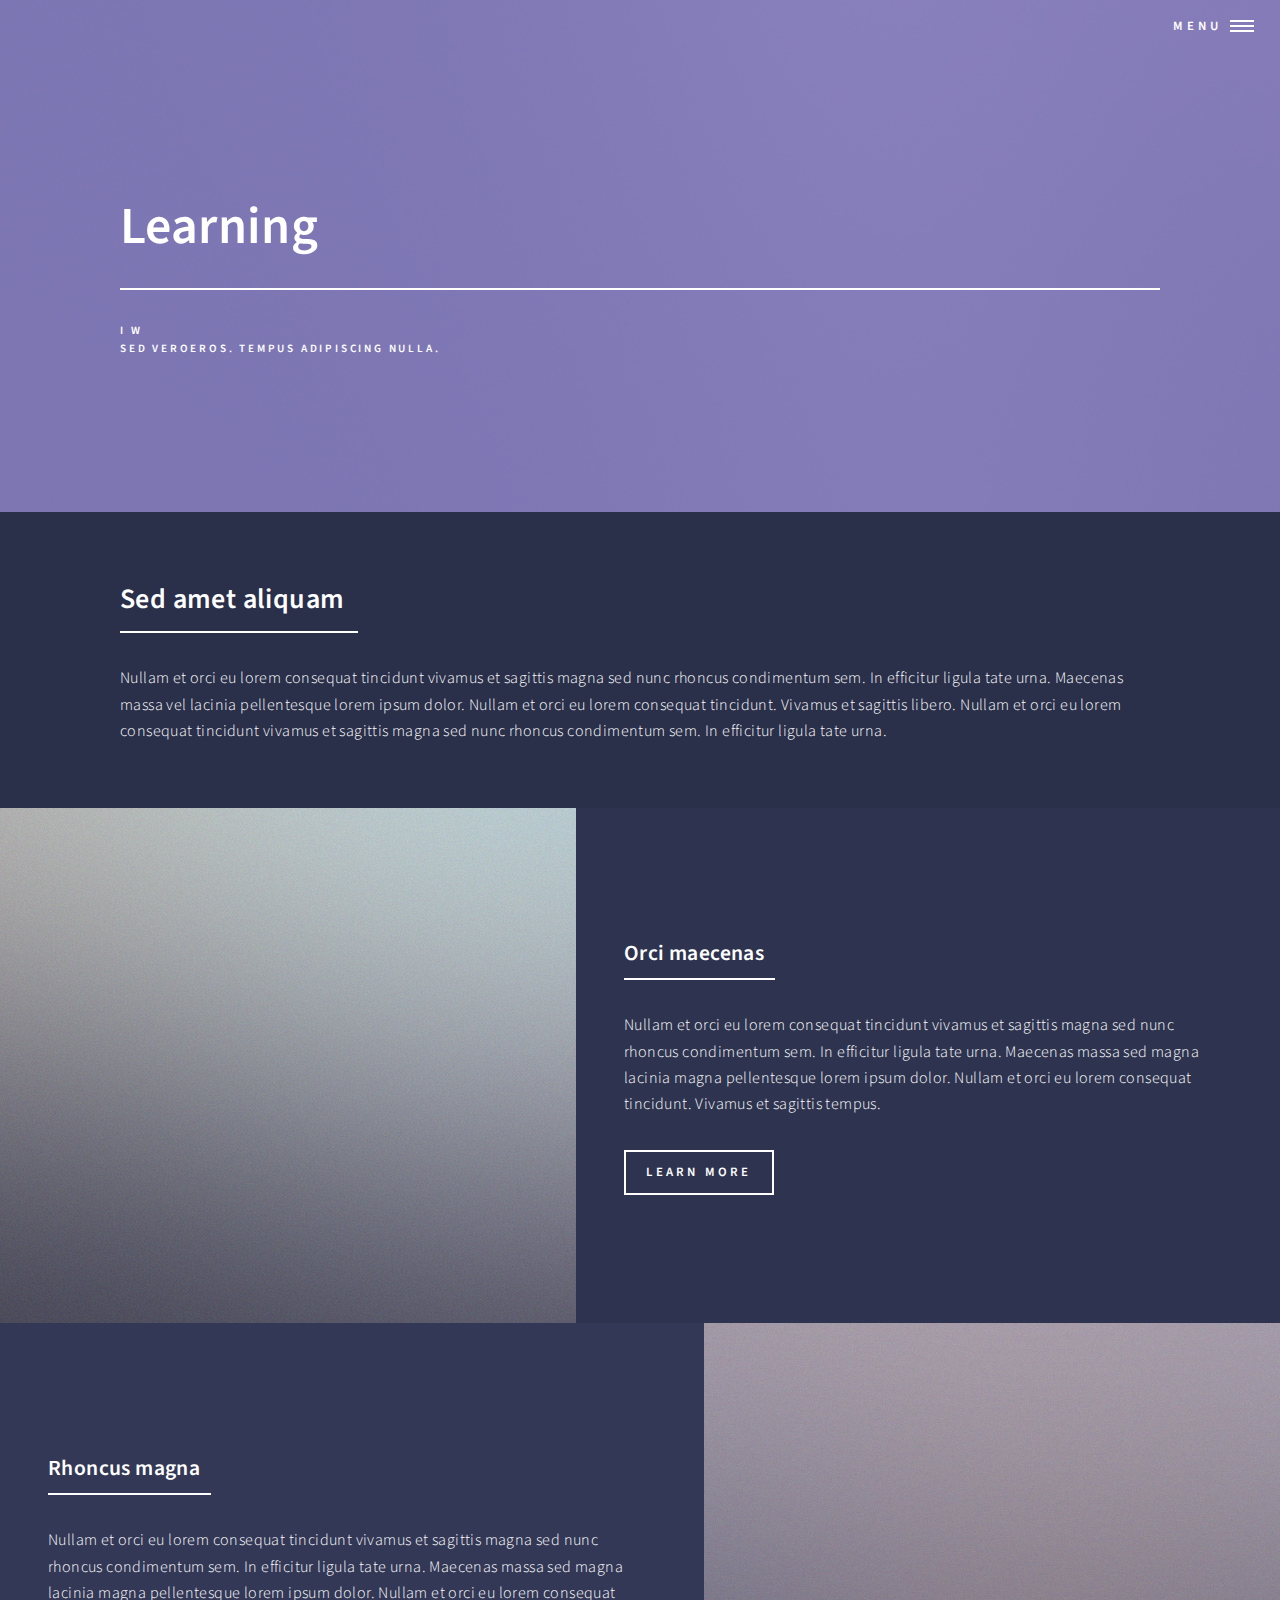
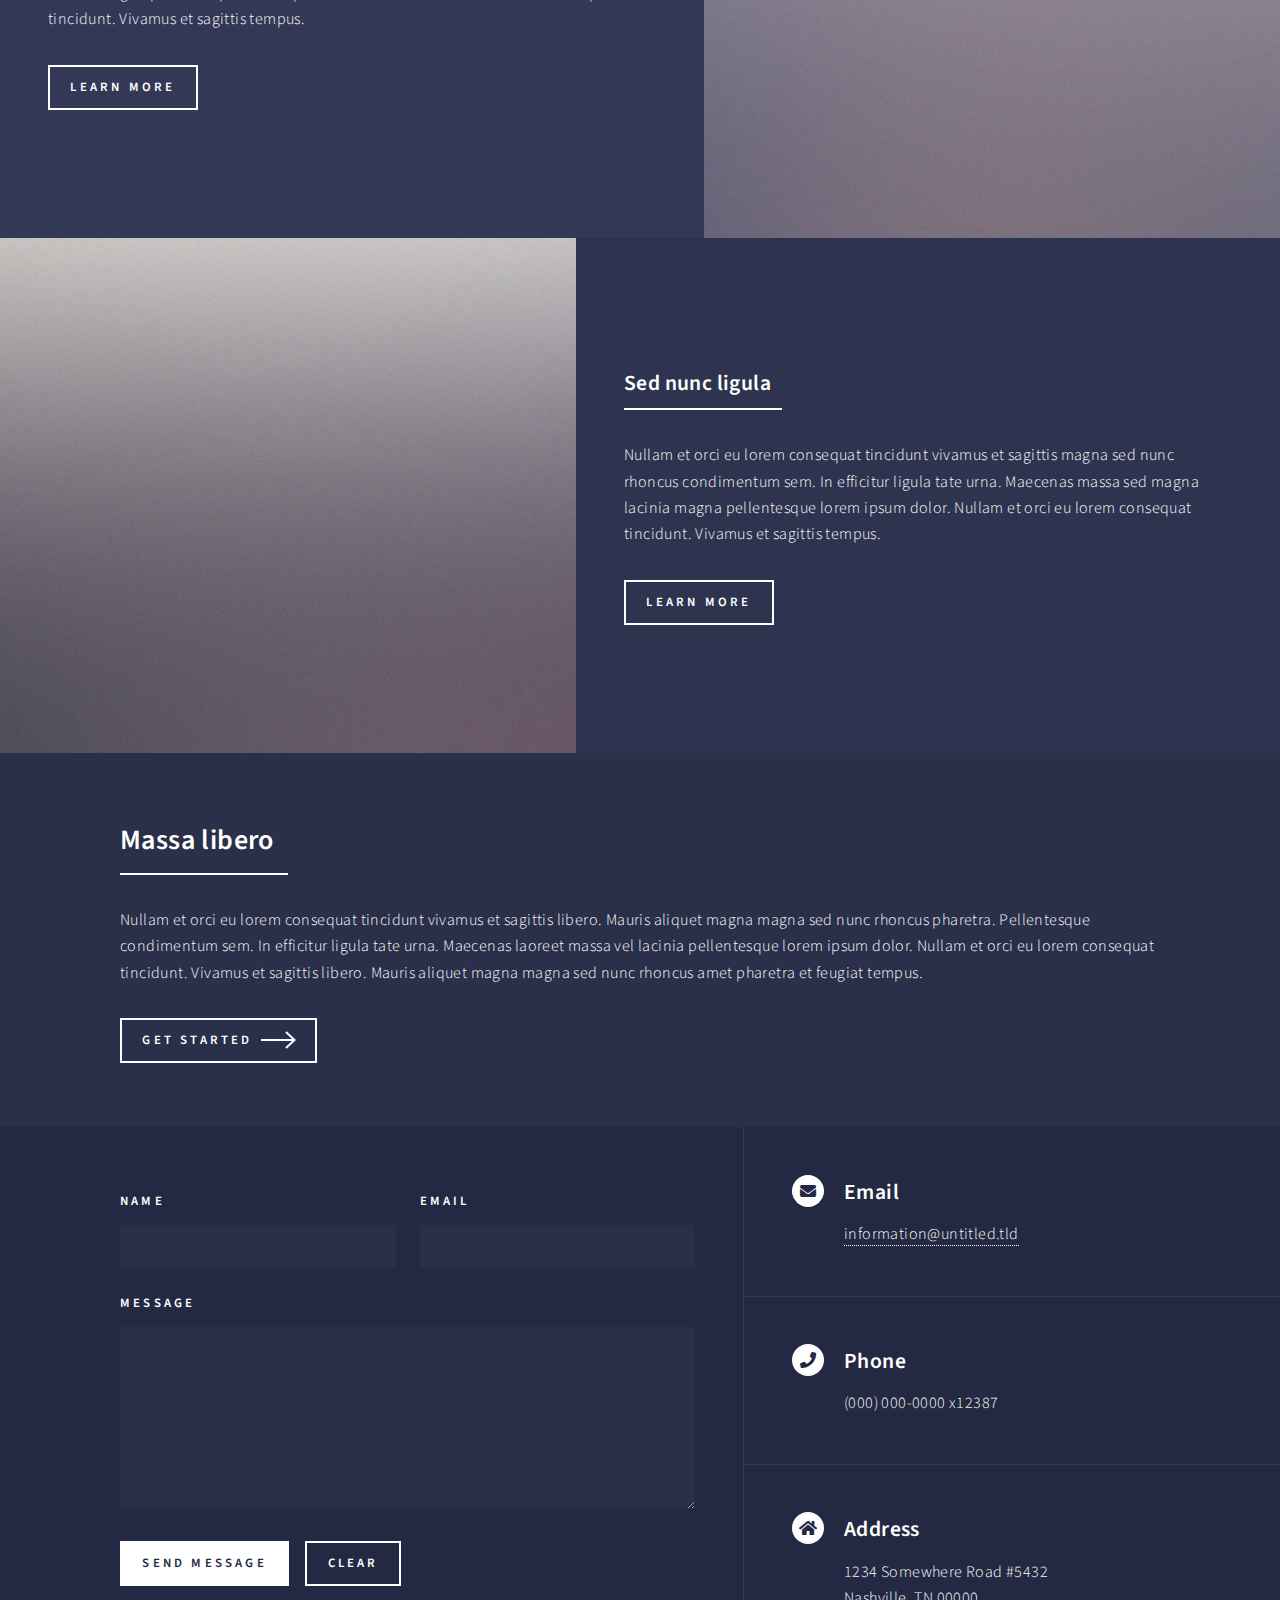
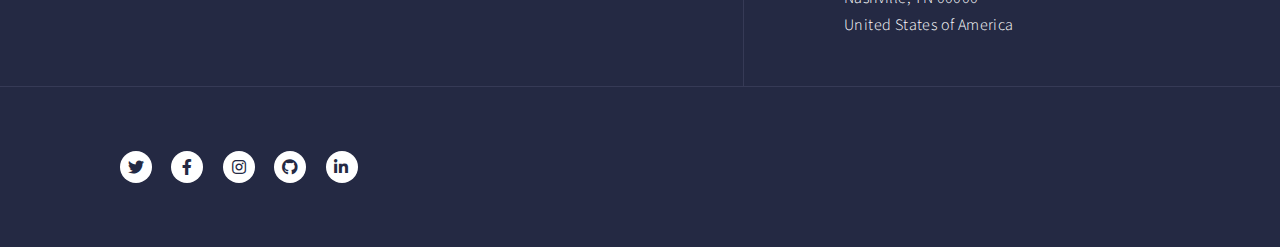
==== commit bf4ce369: "coding practice" ====
--- a/books.html
+++ b/books.html
@@ -22,22 +22,23 @@
 					</header>
 
 				<!-- Menu -->
-					<nav id="menu">
-						<ul class="links">
-							<li><a href="index.html">Home</a></li>
-							<li><a href="landing.html">Landing</a></li>
-							<li><a href="generic.html">Generic</a></li>
-							<li><a href="elements.html">Elements</a></li>
-
-							<li><a href="landing.html">Landing</a></li>
-							<li><a href="generic.html">Generic</a></li>
-							<li><a href="elements.html">Elements</a></li>
-						</ul>
-						<ul class="actions stacked">
-							<li><a href="#" class="button primary fit">Get Started</a></li>
-							<li><a href="#" class="button fit">Log In</a></li>
-						</ul>
-					</nav>
+				<nav id="menu">
+					<ul class="links">
+						<li><a href="index.html">Home</a></li>
+						<li><a href="ide.html">IDEs</a></li>
+						<li><a href="learning.html">Learn to code</a></li>
+						<li><a href="websiteBuilding.html">Build a website</a></li>
+						<li><a href="codingCommunity.html">Coding Community</a></li>
+						<li><a href="books.html">Books</a></li>
+						<li><a href="codingPractice.html">Practice Programming</a></li>
+
+						<li><a href="jobsAndInternship.html">Jobs and Interships</a></li>
+						<li><a href="newsletters.html">Newsletters</a></li>
+						<li><a href="nonProfit.html">Non-profits</a></li>
+						<li><a href="wellesleySpecific.html">Wellesley Specific Resources</a></li>
+					</ul>
+				</nav>
+
 
 				<!-- Banner -->
 				<!-- Note: The "styleN" class below should match that of the header element. -->
@@ -199,9 +200,9 @@
 								<li><a href="#" class="icon brands alt fa-github"><span class="label">GitHub</span></a></li>
 								<li><a href="#" class="icon brands alt fa-linkedin-in"><span class="label">LinkedIn</span></a></li>
 							</ul>
-							<ul class="copyright">
+							<!-- <ul class="copyright">
 								<li>&copy; Untitled</li><li>Design: <a href="https://html5up.net">HTML5 UP</a></li>
-							</ul>
+							</ul> -->
 						</div>
 					</footer>
 
--- a/assets/css/main.css
+++ b/assets/css/main.css
@@ -1,10 +1,10 @@
 @import url(fontawesome-all.min.css);
 @import url("https://fonts.googleapis.com/css?family=Source+Sans+Pro:300,300italic,600,600italic");
 
-/*
-	Forty by HTML5 UP
-	html5up.net | @ajlkn
-	Free for personal and commercial use under the CCA 3.0 license (html5up.net/license)
+/*
+	Forty by HTML5 UP
+	html5up.net | @ajlkn
+	Free for personal and commercial use under the CCA 3.0 license (html5up.net/license)
 */
 
 html, body, div, span, applet, object,
@@ -3380,7 +3380,7 @@
 		-webkit-align-items: center;
 		-ms-align-items: center;
 		align-items: center;
-		background-image: url("../../images/banner.jpg");
+		background-image: url("../../images/welcomeBanner.jpg");
 		display: -moz-flex;
 		display: -webkit-flex;
 		display: -ms-flex;
